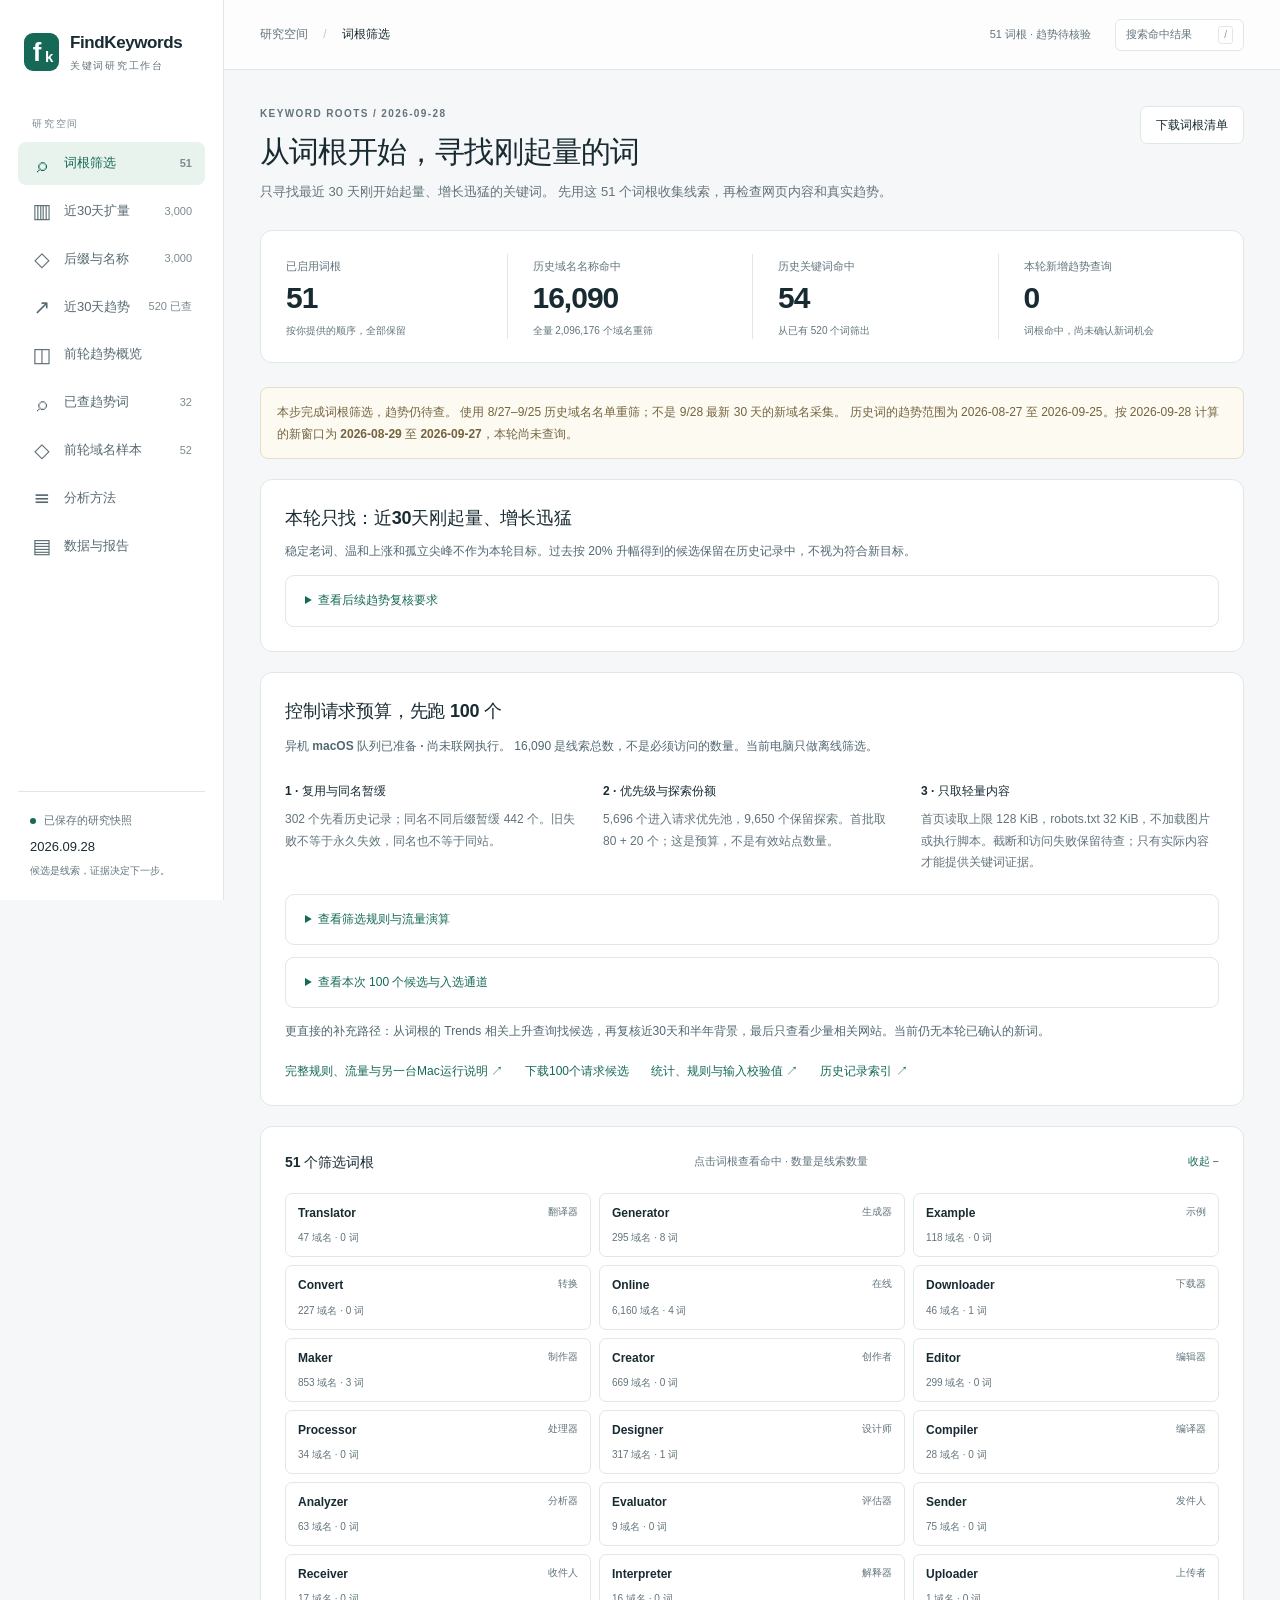
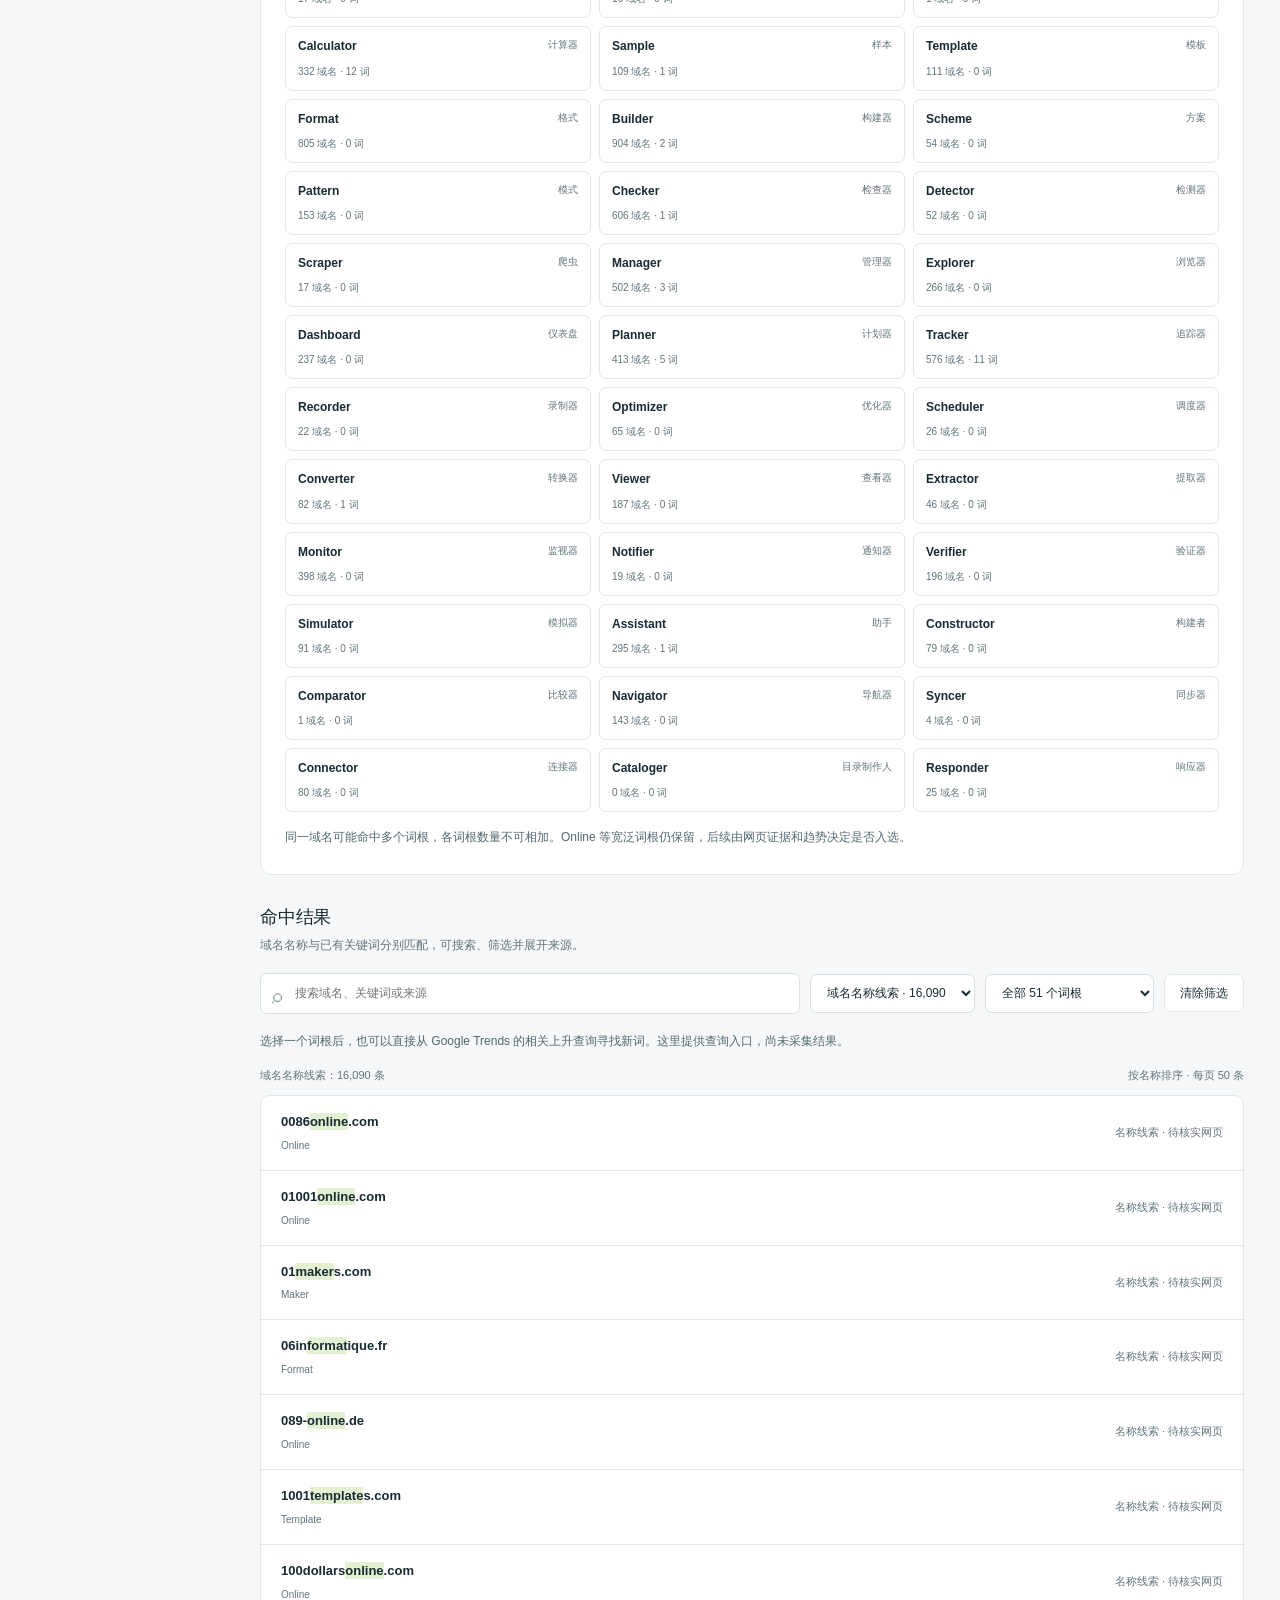
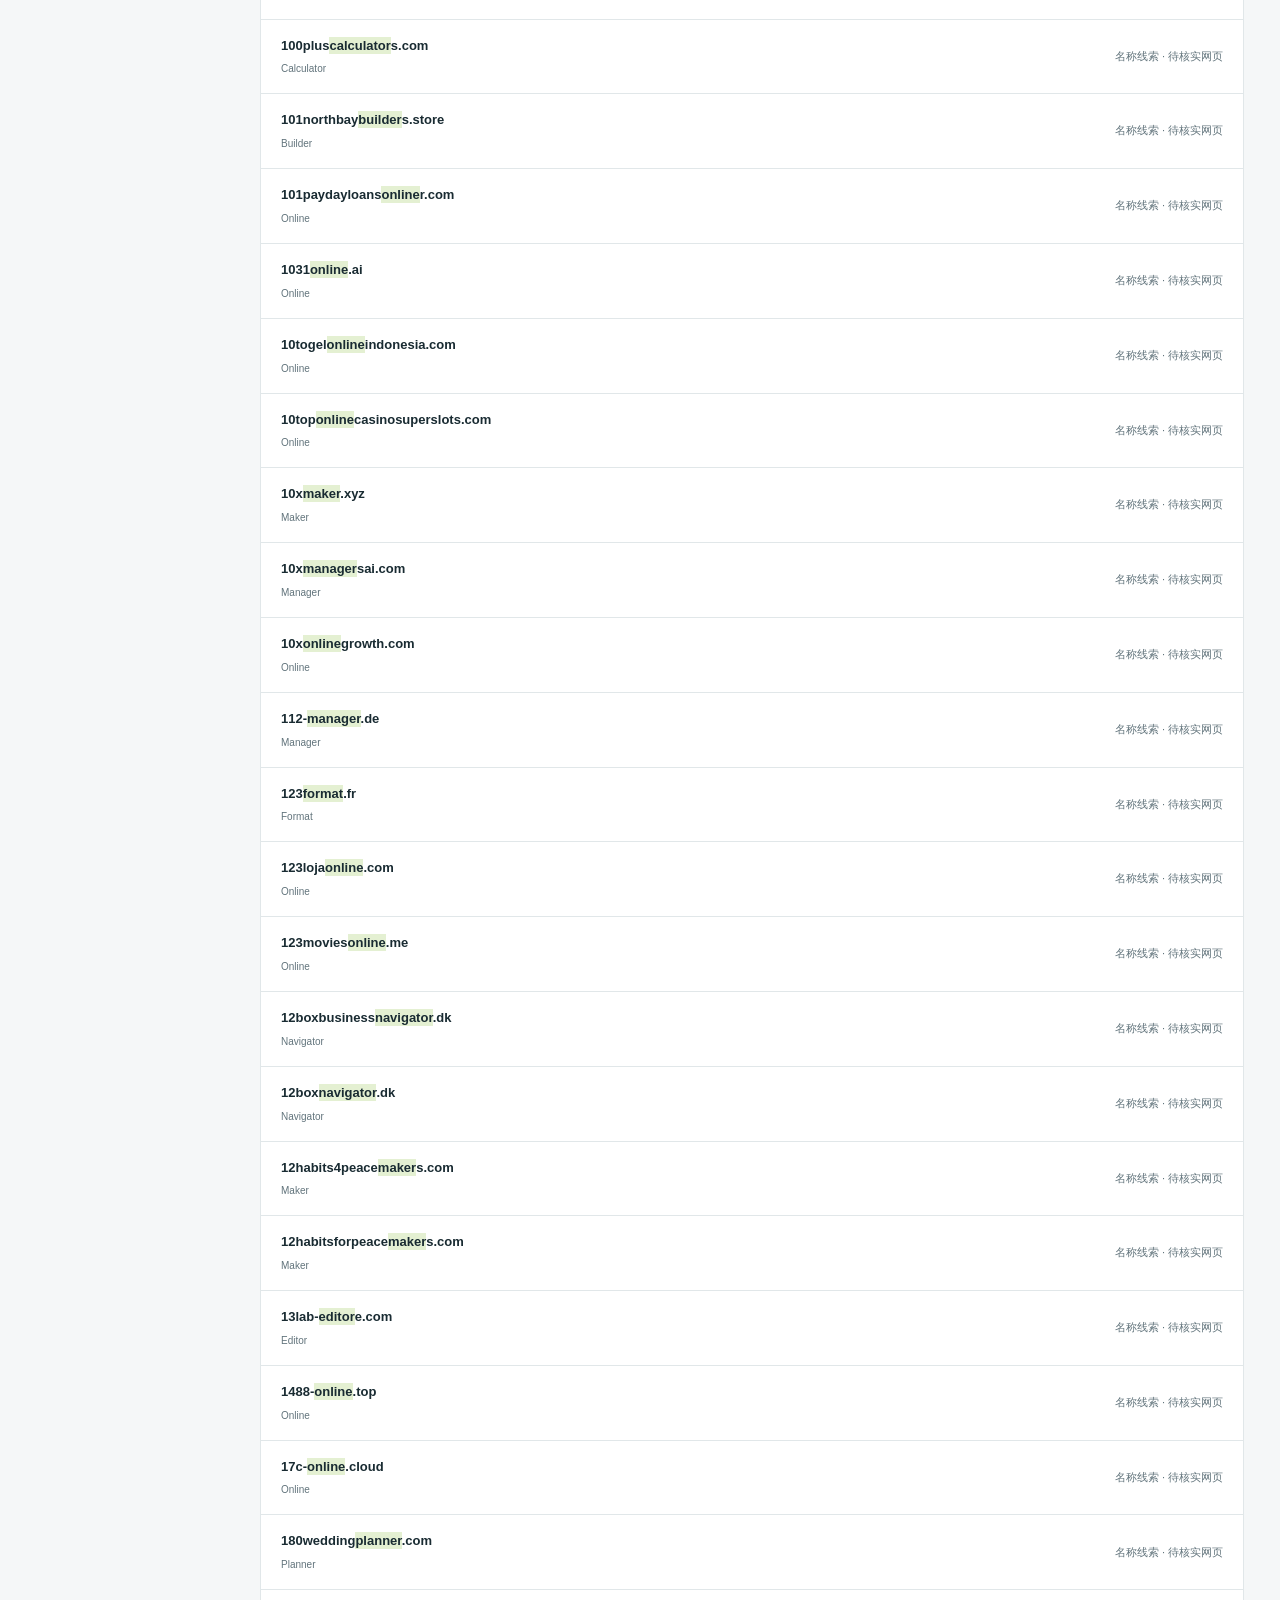
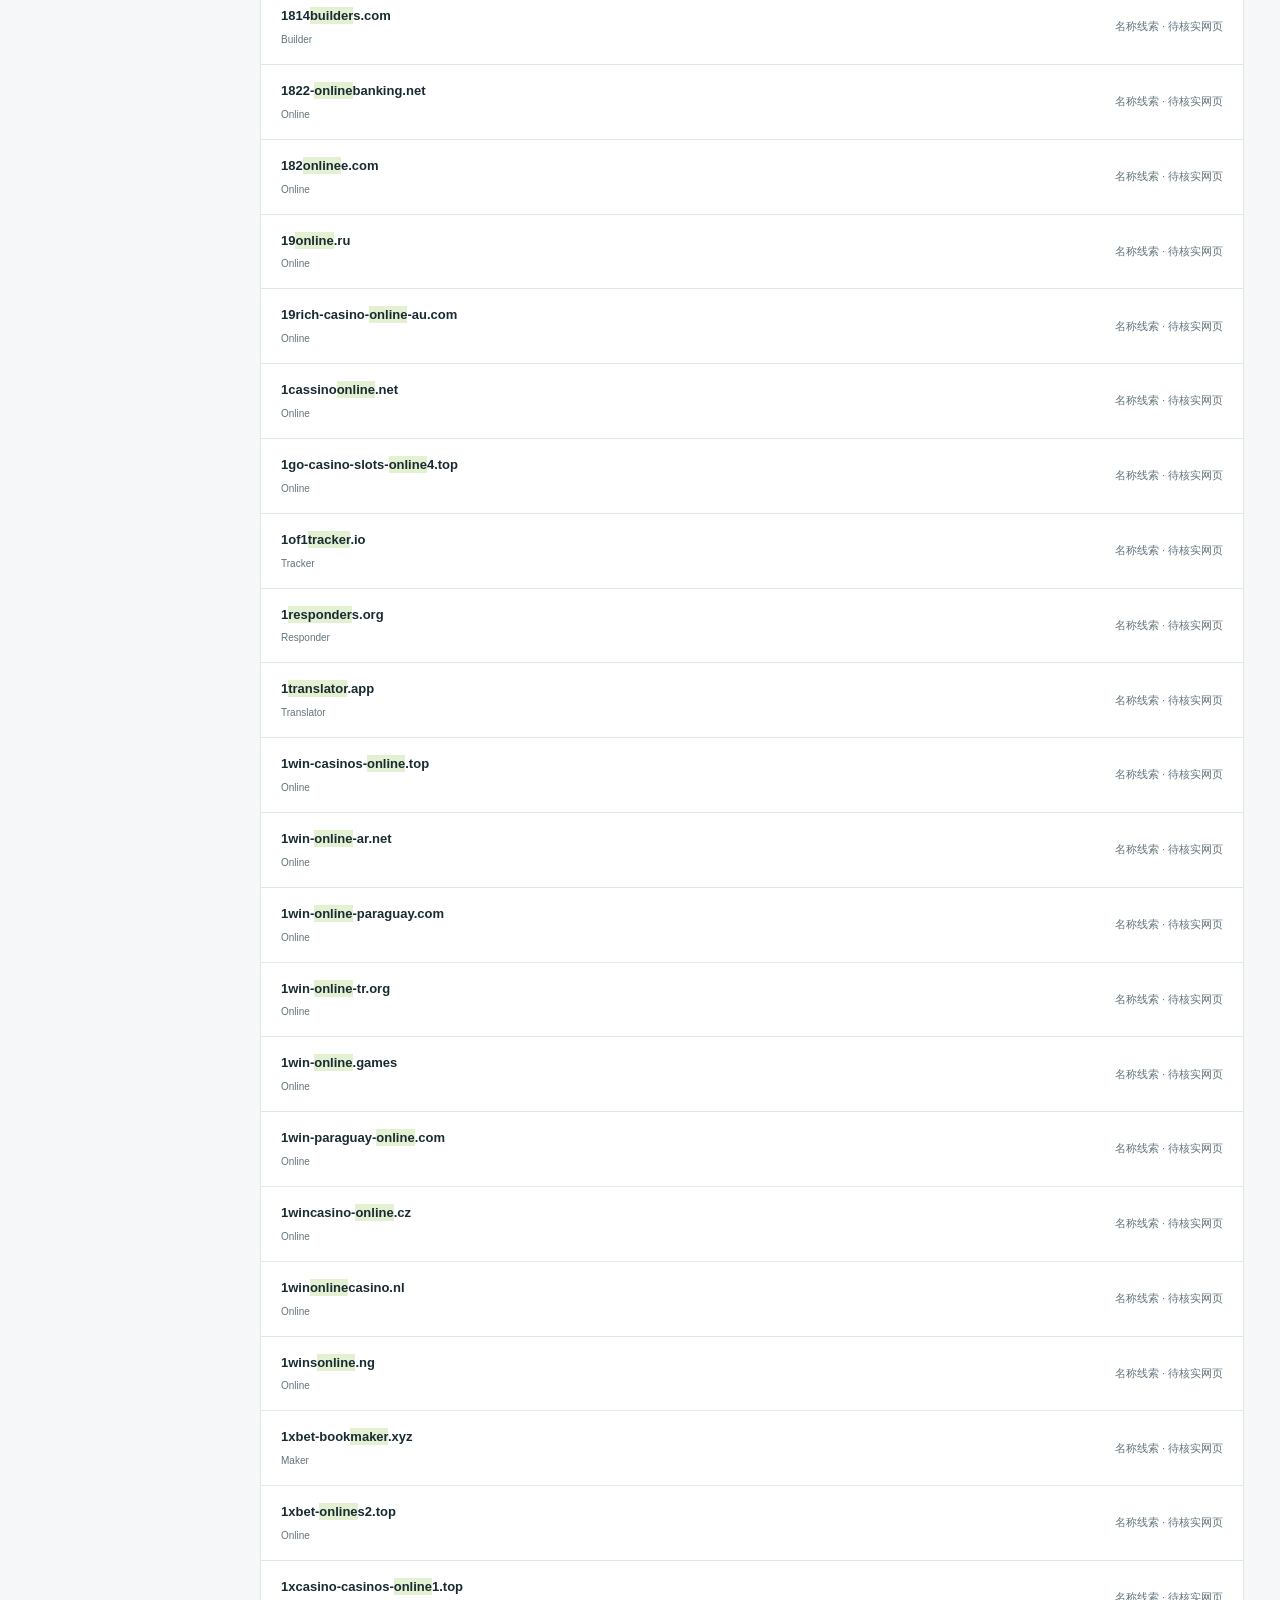
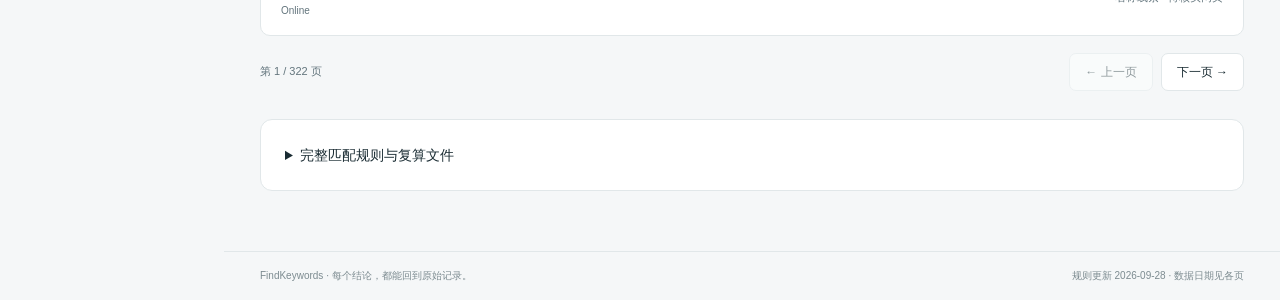
==== site/index.html @ e5acea33 "Initial keyword research workbench with budgeted domain screening" ====
<!doctype html>
<html lang="zh-CN">
<head>
<meta charset="utf-8">
<meta name="viewport" content="width=device-width,initial-scale=1">
<meta name="description" content="从域名线索到关键词验证。查看筛选方法、真实趋势、量级试算与原始证据。">
<meta http-equiv="Content-Security-Policy" content="default-src 'self'; script-src 'self'; style-src 'self'; img-src 'self' data:; connect-src 'none'; object-src 'none'; base-uri 'self'; form-action 'none'">
<title>FindKeywords · 关键词研究工作台</title>
<link rel="stylesheet" href="styles.css">
<link rel="stylesheet" href="month.css">
<link rel="stylesheet" href="trends30.css">
<link rel="stylesheet" href="roots.css">
<script src="data.js" defer></script>
<script src="month-data.js" defer></script>
<script src="tld-data.js" defer></script>
<script src="trends30-data.js" defer></script>
<script src="roots-data.js" defer></script>
<script src="cost-plan.js" defer></script>
<script src="tld.js" defer></script>
<script src="month.js" defer></script>
<script src="methods.js" defer></script>
<script src="trends30.js" defer></script>
<script src="roots.js" defer></script>
<script src="app.js" defer></script>
</head>
<body>
<a class="skip-link" href="#view">跳到主要内容</a>
<div class="app-shell">
<aside class="sidebar">
<a class="brand" href="#roots" aria-label="FindKeywords 首页"><span class="brand-mark">f<span>k</span></span><span>FindKeywords<small>关键词研究工作台</small></span></a>
<div class="nav-label">研究空间</div>
<nav aria-label="主导航">
<a href="#roots" data-nav="roots"><span class="nav-icon">⌕</span>词根筛选<span class="nav-count" id="nav-roots">51</span></a>
<a href="#month" data-nav="month"><span class="nav-icon">▥</span>近30天扩量<span class="nav-count" id="nav-month">3,000</span></a>
<a href="#tld" data-nav="tld"><span class="nav-icon">◇</span>后缀与名称<span class="nav-count" id="nav-tld">待核验</span></a>
<a href="#trends30" data-nav="trends30"><span class="nav-icon">↗</span>近30天趋势<span class="nav-count" id="nav-trends30">整理中</span></a>
<a href="#overview" data-nav="overview"><span class="nav-icon">◫</span>前轮趋势概览</a>
<a href="#keywords" data-nav="keywords"><span class="nav-icon">⌕</span>已查趋势词<span class="nav-count" id="nav-keywords">32</span></a>
<a href="#domains" data-nav="domains"><span class="nav-icon">◇</span>前轮域名样本<span class="nav-count" id="nav-domains">52</span></a>
<a href="#methods" data-nav="methods"><span class="nav-icon">≡</span>分析方法</a>
<a href="#sources" data-nav="sources"><span class="nav-icon">▤</span>数据与报告</a>
</nav>
<div class="sidebar-bottom"><span class="snapshot-dot"></span> 已保存的研究快照<p id="sidebar-date">2026.09.26</p><small>候选是线索，证据决定下一步。</small></div>
</aside>
<div class="workspace">
<header class="topbar"><div class="breadcrumb">研究空间 <span>/</span> <strong id="page-name">研究概览</strong></div><div class="top-actions"><span class="market">美国 · 网页搜索</span><button class="quick-search" id="quick-search">搜索关键词 <kbd>/</kbd></button></div></header>
<main id="view" tabindex="-1"><div class="loading-state">正在整理已保存的研究记录…</div></main>
<footer class="app-footer"><span>FindKeywords · 每个结论，都能回到原始记录。</span><span id="footer-date"></span></footer>
</div>
</div>
<div id="toast" class="toast" role="status" aria-live="polite"></div>
<noscript><p class="notice">请启用 JavaScript，或打开 <a href="../reports/round2-2026-09-26.html">第二轮静态报告</a> 查看全部结果。</p></noscript>
</body>
</html>
---- site/styles.css ----
:root{--bg:#f5f7f8;--paper:#fff;--ink:#192b32;--muted:#62747c;--line:#e1e7e9;--accent:#166957;--accent-soft:#e8f3ee;--amber:#865b19;--amber-bg:#fcf4e6;--blue:#365d84;--radius:12px;font-family:-apple-system,BlinkMacSystemFont,"Segoe UI","PingFang SC","Microsoft YaHei",sans-serif;color:var(--ink);background:var(--bg);font-synthesis:none}*{box-sizing:border-box}body{margin:0;font-size:14px;line-height:1.6}button,input,select{font:inherit}button,a,input,select{touch-action:manipulation}a{color:var(--accent);text-decoration:none}a:hover{text-decoration:underline}button{cursor:pointer}button:disabled{cursor:default;opacity:.55}button:focus-visible,a:focus-visible,input:focus-visible,select:focus-visible,summary:focus-visible,[tabindex]:focus-visible{outline:3px solid #84b9a7;outline-offset:3px}button,input,select{color:var(--ink)}h1,h2,h3,p{margin:0}h1{font-size:30px;line-height:1.4;font-weight:650;letter-spacing:-.8px}h2{font-size:18px;font-weight:650;letter-spacing:-.2px}h3{font-size:15px;font-weight:650}small,.subtle{color:var(--muted)}.subtle{font-size:13px}.mono,.numeric{font-variant-numeric:tabular-nums}.mono{font-family:ui-monospace,SFMono-Regular,Menlo,monospace}.skip-link{position:fixed;top:-60px;left:20px;background:var(--paper);padding:10px 16px;z-index:100}.skip-link:focus{top:10px}.app-shell{display:grid;grid-template-columns:224px minmax(0,1fr);min-height:100dvh}.sidebar{position:sticky;top:0;height:100dvh;background:var(--paper);border-right:1px solid var(--line);padding:29px 18px 20px;display:flex;flex-direction:column}.brand{display:flex;align-items:center;gap:11px;color:var(--ink);font-size:17px;font-weight:680;letter-spacing:-.4px;margin:0 6px 42px}.brand:hover{text-decoration:none}.brand small{display:block;font-size:10px;letter-spacing:1.7px;font-weight:400;margin-top:2px}.brand-mark{display:grid;place-items:center;background:var(--accent);border-radius:9px;color:#fff;min-width:35px;height:38px;font-size:26px;line-height:1;font-weight:700;position:relative;padding-right:9px}.brand-mark span{font-size:15px;position:absolute;right:6px;bottom:7px}.nav-label{font-size:10px;color:#7c8b90;letter-spacing:1.8px;margin:0 14px 10px}nav{display:grid;gap:5px}nav a{padding:11px 13px;border-radius:8px;display:flex;align-items:center;gap:11px;color:#576a72;font-size:13px;font-weight:520;transition:background .15s}nav a:hover{background:#f5f7f7;text-decoration:none}nav a.active{background:var(--accent-soft);color:var(--accent);font-weight:650}.nav-icon{font-size:20px;width:22px;text-align:center;line-height:20px;font-family:system-ui}.nav-count{margin-left:auto;font-size:11px;color:#7c8b90;font-variant-numeric:tabular-nums}.sidebar-bottom{margin-top:auto;border-top:1px solid var(--line);padding:20px 12px 0;font-size:11px;color:var(--muted)}.sidebar-bottom p{font-size:13px;font-variant-numeric:tabular-nums;color:var(--ink);margin:7px 0 5px}.sidebar-bottom small{font-size:10px}.snapshot-dot{display:inline-block;width:6px;height:6px;background:var(--accent);border-radius:50%;margin-right:5px}.workspace{min-width:0}.topbar{height:70px;border-bottom:1px solid var(--line);padding:0 36px;display:flex;align-items:center;justify-content:space-between;gap:15px;background:rgba(255,255,255,.8)}.breadcrumb{font-size:12px;color:var(--muted)}.breadcrumb span{padding:0 12px;color:#c0cbcf}.breadcrumb strong{font-weight:500;color:var(--ink)}.top-actions{display:flex;align-items:center;gap:24px}.market{font-size:11px;color:var(--muted)}.quick-search{border:1px solid var(--line);background:var(--paper);padding:6px 10px;border-radius:6px;font-size:11px;color:var(--muted)}kbd{display:inline-block;font-family:inherit;border:1px solid var(--line);border-radius:3px;font-size:10px;padding:0 5px;margin-left:23px;color:#8a999f}main{max-width:1530px;margin:auto;padding:36px 36px 60px;min-height:calc(100dvh - 122px)}.app-footer{padding:16px 36px;border-top:1px solid var(--line);display:flex;justify-content:space-between;font-size:10px;color:#7c8b90;gap:10px}.page-header{display:flex;justify-content:space-between;align-items:flex-start;gap:25px;margin-bottom:27px}.page-header p{color:var(--muted);font-size:13px;margin-top:7px;max-width:720px;line-height:1.8}.eyebrow{font-size:10px;letter-spacing:1.4px;color:var(--muted);font-weight:600;margin-bottom:9px}.btn{border:1px solid var(--accent);background:var(--accent);color:#fff;display:inline-flex;justify-content:center;align-items:center;gap:8px;white-space:nowrap;padding:9px 15px;border-radius:7px;font-size:12px;font-weight:550;line-height:1.5}.btn:hover{background:#115342;color:#fff;text-decoration:none}.btn-secondary{border-color:var(--line);background:var(--paper);color:var(--ink)}.btn-secondary:hover{background:#f1f5f3;color:var(--ink)}.btn-text{padding:0;border:0;background:none;color:var(--accent);font-size:12px}.btn-small{padding:6px 10px;font-size:11px}.section-heading{display:flex;justify-content:space-between;align-items:center;gap:18px;margin:28px 0 13px}.section-heading p{font-size:12px;color:var(--muted);margin-top:4px}.section-heading:first-child{margin-top:0}.panel{background:var(--paper);border:1px solid var(--line);border-radius:var(--radius);padding:24px;min-width:0}.panel h2+p,.panel h3+p{margin-top:7px}.panel+.panel{margin-top:20px}.metric-strip{display:grid;grid-template-columns:repeat(4,minmax(0,1fr));background:var(--paper);border:1px solid var(--line);border-radius:var(--radius);margin-bottom:24px;padding:23px 0}.metric-item{padding:0 25px;position:relative}.metric-item+.metric-item{border-left:1px solid var(--line)}.metric-item span{font-size:11px;color:var(--muted)}.metric-item strong{display:block;font-size:30px;line-height:1.4;letter-spacing:-1px;font-weight:600;font-variant-numeric:tabular-nums}.metric-item small{font-size:10px;display:block;margin-top:4px}.overview-grid{display:grid;grid-template-columns:1.2fr 1fr;gap:20px}.feature-panel{padding:23px 25px;display:flex;flex-direction:column}.feature-panel .feature-title{font-size:21px;line-height:1.4;margin:12px 0 5px;letter-spacing:-.5px}.feature-number{font-size:27px;line-height:1.4;margin-top:21px;font-weight:580;letter-spacing:-.8px;font-variant-numeric:tabular-nums}.feature-number small{font-size:11px;font-weight:400;letter-spacing:0}.feature-chart{margin:19px 0 5px;min-height:94px}.feature-chart svg{display:block;width:100%;height:95px}.feature-bottom{margin-top:auto;padding-top:15px;display:flex;align-items:center;justify-content:space-between;gap:12px;border-top:1px solid var(--line)}.tag{display:inline-flex;align-items:center;gap:5px;white-space:nowrap;border:1px solid var(--line);border-radius:5px;font-size:10px;padding:3px 7px;color:var(--muted);font-weight:500;line-height:1.5}.tag-review{color:var(--accent);background:var(--accent-soft);border-color:#d6e9df}.tag-cooling{color:var(--blue);background:#eef3f8;border-color:#dfe7f0}.tag-insufficient{color:var(--amber);background:var(--amber-bg);border-color:#efe3cc}.tag-pending{background:#f3f5f6;color:#66777f}.notice{border-radius:8px;border:1px solid #e6dfc9;background:#fcfaf1;color:#75633e;padding:13px 16px;font-size:12px;line-height:1.85}.notice a{color:inherit;text-decoration:underline}.notice strong{font-weight:650}.overview-note{margin-top:20px;display:flex;gap:14px;align-items:flex-start}.overview-note strong{white-space:nowrap}.cooling-item{display:flex;gap:12px;align-items:center;padding:16px 0;border-bottom:1px solid var(--line)}.cooling-item:last-child{border:0}.cooling-item>a{font-size:13px;color:var(--ink);font-weight:550}.cooling-item svg{width:110px;height:30px;margin-left:auto;flex-shrink:0}.cooling-item .decline{font-size:11px;color:var(--blue);font-variant-numeric:tabular-nums;min-width:40px;text-align:right}.flow{display:grid;grid-template-columns:repeat(4,minmax(0,1fr));border:1px solid var(--line);border-radius:10px;background:var(--paper);overflow:hidden}.flow-step{padding:22px 24px;position:relative}.flow-step+.flow-step{border-left:1px solid var(--line)}.flow-step small{font-size:10px}.flow-step b{display:block;font-size:23px;font-weight:550;font-variant-numeric:tabular-nums;margin:6px 0}.flow-step p{font-size:11px;color:var(--muted)}.toolbar{display:flex;gap:10px;align-items:center;flex-wrap:wrap;margin:18px 0 16px}.search-field{position:relative;flex:1;min-width:230px}.search-field input{padding-left:34px;width:100%}.search-symbol{position:absolute;left:12px;top:6px;font-size:20px;color:#849399}.field input,.field select,input.search-input,select.control{background:var(--paper);border:1px solid #d6dfe2;border-radius:7px;padding:10px 12px;font-size:12px;min-height:39px}.search-field .search-input{padding-left:34px}.field{display:flex;flex-direction:column;gap:7px;font-size:12px;color:var(--muted)}.field input,.field select{color:var(--ink);width:100%}select.control{min-width:145px;max-width:280px}.filter-tabs{display:flex;gap:7px;flex-wrap:wrap}.filter-tab{padding:6px 11px;background:transparent;border:1px solid transparent;border-radius:6px;font-size:11px;color:var(--muted)}.filter-tab span{font-size:10px;margin-left:7px;color:#83949b;font-variant-numeric:tabular-nums}.filter-tab.active{background:var(--paper);border-color:var(--line);color:var(--ink);box-shadow:0 1px 2px #243e4510}.filter-tab:hover{background:#edf2f2}.table-meta{display:flex;justify-content:space-between;gap:10px;margin:14px 0 10px;font-size:11px;color:var(--muted)}.table-wrap{overflow:auto;border:1px solid var(--line);border-radius:10px;background:var(--paper)}table{border-collapse:collapse;width:100%;text-align:left}th{font-size:10px;color:var(--muted);font-weight:550;letter-spacing:.3px;background:#fafcfc;padding:13px 16px;white-space:nowrap;border-bottom:1px solid var(--line)}td{padding:15px 16px;border-bottom:1px solid #edf0f1;vertical-align:middle;font-size:12px}tbody tr:last-child td{border-bottom:0}.keyword-table{min-width:860px}.keyword-table td:first-child{width:40px;padding-right:0}.keyword-table td:nth-child(2){min-width:210px}.keyword-link{font-weight:600;color:var(--ink);font-size:13px}.keyword-group{display:block;color:#7c8b92;font-size:10px;margin-top:4px}.row-spark{width:130px;height:32px;display:block}.row-estimate{font-variant-numeric:tabular-nums;white-space:nowrap;font-weight:550;font-size:12px}.domain-small{font-size:11px;color:var(--muted);overflow-wrap:anywhere;max-width:210px}.star-button{background:none;border:0;color:#a8b6bc;font-size:22px;line-height:1;padding:5px;border-radius:5px}.star-button.saved{color:var(--accent)}.star-button:hover{background:var(--accent-soft)}.row-hover:hover{background:#fafdfb}.empty-state{padding:55px 20px;text-align:center;color:var(--muted)}.empty-state h3{color:var(--ink);margin-bottom:8px}.empty-state .btn{margin-top:16px}.back-link{display:inline-flex;color:var(--muted);font-size:11px;gap:8px;align-items:center;margin-bottom:18px}.detail-title{display:flex;align-items:center;gap:12px;min-width:0}.detail-title h1{overflow-wrap:anywhere;font-size:29px}.detail-meta{display:flex;flex-wrap:wrap;align-items:center;gap:10px;margin-top:10px;font-size:11px;color:var(--muted)}.detail-grid{display:grid;grid-template-columns:minmax(0,1.65fr) minmax(260px,1fr);gap:20px;align-items:start}.chart-panel{padding:22px 22px 15px}.chart-heading{display:flex;justify-content:space-between;gap:12px;align-items:flex-start;margin-bottom:17px}.chart-tools{display:flex;align-items:center;gap:10px;flex-wrap:wrap}.chart-tools select{font-size:11px;max-width:100%;min-width:145px}.checkbox-label{display:flex;align-items:center;gap:6px;font-size:11px;color:var(--muted);white-space:nowrap}.checkbox-label input{accent-color:var(--accent)}.chart-canvas{width:100%;display:block;overflow:visible;touch-action:pan-y}.chart-svg text{font-family:inherit;font-size:10px;fill:#7d8d94}.chart-svg .gridline{stroke:#e9eef0;stroke-width:1}.chart-svg .crosshair{stroke:#879d94;stroke-dasharray:3 4}.chart-readout{display:flex;gap:12px;flex-wrap:wrap;align-items:center;min-height:40px;font-size:11px;margin-top:8px}.chart-readout strong{font-variant-numeric:tabular-nums}.legend-item{display:inline-flex;align-items:center;gap:5px;max-width:240px}.legend-line{display:inline-block;width:13px;height:3px;border-radius:2px;background:var(--accent)}input.date-slider{width:100%;accent-color:var(--accent);height:15px;margin:0 0 6px}.chart-context{font-size:10px;color:var(--muted);line-height:1.8;border-top:1px solid var(--line);padding-top:11px;margin-top:8px;overflow-wrap:anywhere}.chart-context a{font-size:11px}.chart-capture-meta{margin-top:7px}.small-metrics{display:grid;grid-template-columns:repeat(4,1fr);margin:20px 0 0;padding-top:17px;border-top:1px solid var(--line);gap:15px}.small-metrics span{font-size:10px;color:var(--muted);display:block}.small-metrics strong{font-size:18px;line-height:1.8;font-weight:550;font-variant-numeric:tabular-nums}.source-quote{border-left:3px solid #b8d6c6;background:#f5faf7;padding:13px 15px;margin:15px 0;font-size:13px;line-height:1.9;overflow-wrap:anywhere}.evidence-list{display:grid;grid-template-columns:78px minmax(0,1fr);gap:9px 12px;font-size:11px;margin:16px 0 0}.evidence-list dt{color:var(--muted)}.evidence-list dd{margin:0;overflow-wrap:anywhere}.detail-side{display:grid;gap:20px}.detail-side .panel+.panel{margin-top:0}.source-text{font-size:12px;line-height:1.95;color:#526870;margin-top:12px}.estimate-big{font-size:29px;letter-spacing:-.8px;font-weight:600;line-height:1.5;margin:14px 0 3px;font-variant-numeric:tabular-nums}.mini-table td,.mini-table th{font-size:11px;padding:11px 12px}.mini-table td{font-variant-numeric:tabular-nums}.detail-section{margin-top:22px}.data-disclosure{margin-top:20px;background:var(--paper);border:1px solid var(--line);border-radius:9px;padding:15px 19px}.data-disclosure summary{cursor:pointer;font-size:12px;color:var(--accent)}.raw-data{max-height:340px;overflow:auto;margin-top:14px}.raw-data table{font-size:11px}.raw-data th{position:sticky;top:0}.raw-data td{padding:7px 12px}.domain-table{min-width:850px}.domain-table td{vertical-align:top}.domain-name{font-weight:600;font-size:13px}.domain-info{font-size:11px;line-height:1.8;color:var(--muted);max-width:420px;margin-top:6px}.domain-table details{font-size:11px;margin-top:7px}.domain-table summary{cursor:pointer;color:var(--accent)}.domain-table .evidence-list{grid-template-columns:64px 1fr}.domain-keywords{display:flex;flex-wrap:wrap;gap:5px;margin-top:9px}.method-grid{display:grid;grid-template-columns:repeat(4,minmax(0,1fr));gap:12px;margin:15px 0 24px}.method-step{padding:18px;background:var(--paper);border:1px solid var(--line);border-radius:9px;min-width:0}.method-step p{font-size:12px;margin-top:9px;color:var(--muted);line-height:1.85}.method-step h3{font-size:14px}.method-step strong{font-variant-numeric:tabular-nums}.method-step .tag{margin-bottom:9px}.method-step ul{padding-left:16px;font-size:12px;color:var(--muted)}.method-grid .panel{padding:18px}.formula-box{background:#f2f7f5;border:1px solid #d8e8de;border-radius:9px;padding:18px;margin:15px 0;font-size:16px;font-variant-numeric:tabular-nums;line-height:1.8;overflow-wrap:anywhere}.word-list{display:flex;flex-wrap:wrap;gap:7px;margin-top:15px}.word-list code{background:#f1f5f3;border-radius:5px;padding:5px 8px;font-size:11px;color:#426254}.method-copy{line-height:1.95;font-size:13px}.method-copy p{margin:10px 0}.method-copy ol,.method-copy ul{padding-left:20px;color:#526870}.method-two-col{display:grid;grid-template-columns:1fr 1fr;gap:20px}.resource-grid{display:grid;grid-template-columns:1fr 1fr;gap:15px}.resource-card{border:1px solid var(--line);background:var(--paper);padding:23px;border-radius:10px;display:flex;align-items:flex-start;gap:15px}.resource-type{width:42px;min-width:42px;height:48px;border:1px solid #cfddd8;border-radius:6px;background:#f2f7f4;display:grid;place-items:center;color:var(--accent);font-size:10px;font-weight:600}.resource-card h3{font-size:14px}.resource-card p{font-size:12px;color:var(--muted);margin:7px 0 10px;line-height:1.85}.resource-card a{font-size:11px}.source-meta{display:grid;grid-template-columns:1fr 1fr;gap:15px;font-size:12px;margin-bottom:23px}.source-meta strong{display:block;margin-bottom:5px}.toast{position:fixed;bottom:26px;left:50%;transform:translate(-50%,20px);opacity:0;pointer-events:none;padding:10px 17px;background:#203e33;color:#fff;font-size:12px;border-radius:8px;box-shadow:0 4px 20px #18352b20;transition:.18s;z-index:100}.toast.visible{opacity:1;transform:translate(-50%,0)}.loading-state{padding:70px 20px;text-align:center;color:var(--muted)}.error-state{max-width:650px;margin:60px auto}.export-note{font-size:10px;color:var(--muted);margin:10px 0}.mobile-only{display:none}code{font-size:.93em;overflow-wrap:anywhere}blockquote{margin:0}hr{border:0;border-top:1px solid var(--line);margin:22px 0}input[type=number]{font-variant-numeric:tabular-nums}[hidden]{display:none!important}
@media(min-width:1500px){main{padding-top:44px}.overview-grid{grid-template-columns:1.22fr 1fr}.feature-chart svg{height:120px}}
@media(max-width:1120px){.app-shell{grid-template-columns:192px 1fr}.sidebar{padding:25px 11px}.brand{font-size:15px;gap:8px}.brand small{font-size:9px;letter-spacing:1px}main{padding:28px 24px 50px}.topbar{padding:0 24px}.detail-grid{grid-template-columns:1fr}.detail-side{grid-template-columns:1fr 1fr}.method-grid{grid-template-columns:repeat(2,1fr)}.metric-item{padding:0 18px}.metric-item strong{font-size:26px}.cooling-item svg{width:75px}.flow-step{padding:18px}.app-footer{padding:15px 24px}.overview-grid{gap:15px}.feature-panel{padding:20px}}
@media(max-width:800px){.app-shell{display:block}.sidebar{position:static;height:auto;padding:15px 20px 0;border-right:0;border-bottom:1px solid var(--line)}.brand{margin:0 0 16px;font-size:16px}.brand-mark{height:32px;min-width:30px;font-size:22px}.brand-mark span{bottom:5px;font-size:13px}.brand small{display:none}.nav-label,.sidebar-bottom{display:none}nav{display:flex;gap:1px;overflow:auto;margin:0 -6px;padding-bottom:10px}nav a{white-space:nowrap;padding:8px 10px;font-size:12px;gap:6px}.nav-icon{display:none}.nav-count{font-size:9px}.topbar{height:51px;padding:0 20px}.market{display:none}.quick-search{padding:4px 8px}main{padding:25px 20px 45px;min-height:calc(100dvh - 235px)}.page-header{margin-bottom:20px}h1{font-size:25px}.page-header p{font-size:12px}.page-header>.btn{padding:8px 11px;font-size:11px}.overview-grid{grid-template-columns:1fr}.feature-panel{padding:21px}.cooling-item svg{width:140px}.flow{grid-template-columns:repeat(2,1fr)}.flow-step:nth-child(3){border-left:0}.flow-step:nth-child(n+3){border-top:1px solid var(--line)}.detail-side{grid-template-columns:1fr}.resource-grid{grid-template-columns:1fr}.app-footer{padding:15px 20px;flex-direction:column;font-size:10px;gap:4px}.overview-note{display:block}.overview-note strong{display:block;margin-bottom:4px}.method-two-col{grid-template-columns:1fr}.toolbar{gap:8px}.search-field{flex-basis:100%}.toolbar select.control{flex:1;min-width:120px;max-width:none}.detail-title h1{font-size:25px}.metric-strip{padding:16px 0}.metric-item{padding:0 12px}.metric-item strong{font-size:23px}.metric-item span{font-size:10px}.metric-item small{font-size:9px}.panel{padding:19px}.chart-panel{padding:17px 13px}.chart-tools{gap:8px}.chart-heading{flex-direction:column}.small-metrics{gap:9px}.small-metrics strong{font-size:16px}.source-meta{grid-template-columns:1fr}.chart-readout{gap:8px;font-size:10px}.legend-item{max-width:200px}.method-grid{gap:10px}.method-step{padding:14px}}
@media(max-width:440px){.metric-strip{grid-template-columns:1fr 1fr;gap:14px 0}.metric-item:nth-child(3){border-left:0}.metric-item strong{font-size:26px}.page-header{flex-wrap:wrap;gap:13px}.page-header>.btn{font-size:11px}.detail-title{align-items:flex-start}.method-grid{grid-template-columns:1fr}.filter-tabs{gap:1px}.filter-tab{padding:6px 8px}.filter-tab span{margin-left:4px}.top-actions{gap:8px}.breadcrumb{font-size:10px}.quick-search kbd{margin-left:10px}.chart-tools select{max-width:100%;min-width:120px}.feature-number{font-size:25px}main{padding-left:16px;padding-right:16px}.sidebar{padding-left:16px;padding-right:16px}}
@media(prefers-reduced-motion:reduce){*,*::before,*::after{animation:none!important;transition:none!important;scroll-behavior:auto!important}}@media print{.sidebar,.topbar,.app-footer,.star-button,.toolbar,.filter-tabs,.btn,.quick-search{display:none!important}.app-shell{display:block}main{padding:0}body{background:#fff}.panel,.table-wrap{break-inside:avoid}.keyword-table{min-width:0}td,th{padding:6px}.data-disclosure{display:none}}

.sr-only{position:absolute;width:1px;height:1px;padding:0;margin:-1px;overflow:hidden;clip:rect(0,0,0,0);white-space:nowrap;border:0}.legend-item svg{flex:none}.feature-chart{width:100%}.resource-card:hover{border-color:#a8c5b9}.resource-card h2 span{float:right;color:var(--muted)}.domain-keywords{gap:7px}.evidence-list dd{overflow-wrap:anywhere}.chart-readout{min-height:32px}.data-disclosure summary{cursor:pointer}.filter-tab span{margin-left:5px;font-size:11px;opacity:.75}
.overview-grid>.panel+.panel,.resource-grid>.panel+.panel{margin-top:0}.feature-panel .feature-title{display:flex;justify-content:space-between;align-items:center;gap:12px;margin:0 0 12px;letter-spacing:normal}.feature-title .eyebrow{margin:0}.feature-number>span{display:block;font-size:11px;font-weight:400;color:var(--muted);letter-spacing:0;margin-top:5px}.feature-chart{display:block;width:100%;height:95px;min-height:95px}.feature-bottom{font-size:10px}.feature-bottom a{white-space:nowrap}.flow-step span{display:block;font-size:11px;color:var(--muted)}.flow-step strong{display:block;font-size:26px;font-weight:600}.flow-step p{font-size:11px;color:var(--muted);margin-top:5px}.resource-card{display:block}.resource-card h2{margin:10px 0 7px}.resource-card p{font-size:12px;color:var(--muted)}.resource-card .source-meta{display:block;overflow-wrap:anywhere;margin-top:18px;font-size:10px;color:var(--muted)}.method-grid .field{display:flex;flex-direction:column;gap:6px}.field>select:not(.control),.field>input{background:#fff;border:1px solid var(--line);border-radius:6px;padding:9px 10px;width:100%;min-width:0}.toast.visible{opacity:1;transform:translate(-50%,0);visibility:visible}
---- site/month.css ----
.month-page .month-lede{max-width:850px}.month-page .month-header-actions{display:flex;gap:8px;flex-wrap:wrap}.month-page .month-snapshot{display:flex;align-items:center;gap:8px;font-size:11px;color:var(--muted);margin:13px 0 0}.month-page .month-summary{display:grid;grid-template-columns:repeat(4,minmax(0,1fr));background:var(--paper);border:1px solid var(--line);border-radius:var(--radius);padding:22px 0;margin:22px 0}.month-summary>div{padding:0 23px}.month-summary>div+div{border-left:1px solid var(--line)}.month-summary span{display:block;font-size:11px;color:var(--muted)}.month-summary strong{display:block;font-size:29px;font-weight:600;line-height:1.5;font-variant-numeric:tabular-nums;letter-spacing:-.6px}.month-summary small{display:block;font-size:10px;color:var(--muted);line-height:1.7;margin-top:4px}.month-page .month-definition{margin:15px 0 24px}.month-page .month-methods{margin:24px 0}.month-page .month-methods>summary{font-size:13px;font-weight:600;line-height:1.8}.month-page .month-method-intro{margin:16px 0 18px;max-width:950px;font-size:12px;line-height:1.9;color:var(--muted)}.month-page .month-funnel{display:grid;grid-template-columns:repeat(4,minmax(0,1fr));gap:12px;margin:15px 0 22px}.month-funnel-step{border:1px solid var(--line);background:#f8faf9;border-radius:8px;padding:15px;min-width:0}.month-funnel-step>span{font-size:10px;color:var(--muted)}.month-funnel-step strong{display:block;font-size:22px;line-height:1.7;font-weight:600;font-variant-numeric:tabular-nums}.month-funnel-step p{font-size:11px;line-height:1.8;color:var(--muted);margin:5px 0 0}.month-page .month-subheading{font-size:13px;margin:22px 0 10px}.month-page .month-method-columns{display:grid;grid-template-columns:1fr 1fr;gap:25px}.month-page .month-method-columns p{font-size:12px;line-height:1.95;color:var(--muted)}.month-page .month-rule-list{padding-left:19px;font-size:12px;line-height:1.9;color:var(--muted)}.month-page .month-rule-list li+li{margin-top:7px}.month-page .month-quota-table{min-width:540px}.month-page .month-toolbar{margin-top:22px}.month-page .month-count{font-variant-numeric:tabular-nums}.month-page .month-table{min-width:960px;table-layout:fixed}.month-table th:nth-child(1){width:25%}.month-table th:nth-child(2){width:16%}.month-table th:nth-child(3){width:16%}.month-table th:nth-child(4){width:43%}.month-table td{vertical-align:top;overflow-wrap:anywhere}.month-table .month-domain{font-weight:600;font-size:13px;display:inline-block;overflow-wrap:anywhere}.month-table .month-domain-meta{font-size:10px;color:var(--muted);line-height:1.7;margin-top:6px}.month-table .month-state-reason{font-size:11px;color:var(--muted);line-height:1.8;margin-top:7px}.month-table .month-date{font-variant-numeric:tabular-nums;font-size:12px;white-space:nowrap}.month-table .month-date-note{font-size:10px;color:var(--muted);margin-top:5px;line-height:1.7}.month-table .month-title{font-size:12px;font-weight:550;line-height:1.8}.month-table .month-description{font-size:11px;color:var(--muted);line-height:1.75;margin-top:5px;display:-webkit-box;-webkit-box-orient:vertical;-webkit-line-clamp:2;overflow:hidden}.month-table .month-evidence{margin-top:10px;font-size:11px}.month-table .month-evidence summary{color:var(--accent);cursor:pointer;line-height:1.7;display:inline-block}.month-table .month-evidence[open] summary{margin-bottom:12px}.month-table .evidence-list{grid-template-columns:68px minmax(0,1fr);font-size:11px;margin-top:0;line-height:1.8;gap:8px 9px}.month-table .evidence-list dd p+p{margin-top:4px}.month-page .month-word-chips{display:flex;flex-wrap:wrap;gap:5px;margin-top:9px}.month-page .month-word-chips .tag{white-space:normal;max-width:100%;font-weight:400;font-size:10px;background:#f6f9f7;color:#426254;border-color:#e2ebe5}.month-page .month-word-note{font-size:10px;color:var(--muted);line-height:1.7;margin-top:6px}.month-page .month-pagination{display:flex;justify-content:space-between;align-items:center;gap:15px;margin:17px 0 9px;font-size:11px;color:var(--muted)}.month-page .month-page-buttons{display:flex;align-items:center;gap:9px}.month-page .month-page-position{min-width:74px;text-align:center;font-variant-numeric:tabular-nums}.month-page button:disabled{cursor:default;opacity:.42}.month-page button:disabled:hover{background:var(--paper);color:var(--ink)}.month-page .month-source-links{display:flex;flex-wrap:wrap;gap:8px 20px;margin-top:14px}.month-page .month-source-links a{font-size:12px}.month-page .month-data-note{border-top:1px solid var(--line);margin-top:22px;padding-top:16px;font-size:11px;line-height:1.9;color:var(--muted)}.month-page .month-status-candidate{color:var(--accent);background:var(--accent-soft);border-color:#d6e9df}.month-page .month-status-reject{color:#7a6561;background:#f7f1ef;border-color:#eaded9}.month-page .month-status-review{color:var(--amber);background:var(--amber-bg);border-color:#efe3cc}.month-page .month-status-unknown{color:var(--muted);background:#f3f5f6}.month-page .month-row-note{margin-top:12px;padding-top:10px;border-top:1px solid var(--line);font-size:10px;color:var(--muted);line-height:1.8}.month-page .month-rules-code{background:#f2f6f4;padding:2px 5px;border-radius:3px;font-size:11px}.month-page .month-status-tabs{margin-top:16px}.month-page .month-empty p{margin:8px 0 16px}.month-page .month-updated{font-size:10px;color:var(--muted);margin-top:4px;line-height:1.6}
@media(max-width:1120px){.month-summary>div{padding:0 17px}.month-summary strong{font-size:25px}.month-page .month-funnel{grid-template-columns:repeat(2,minmax(0,1fr))}.month-page .month-method-columns{grid-template-columns:1fr;gap:0}}
@media(max-width:800px){.month-page .month-summary{padding:17px 0}.month-summary>div{padding:0 13px}.month-summary strong{font-size:24px}.month-page .month-pagination{align-items:flex-start;flex-direction:column;gap:10px}.month-page .month-page-buttons{width:100%;justify-content:space-between}.month-page .month-header-actions{width:100%}.month-page .month-header-actions .btn{font-size:11px}.month-page .table-meta{flex-direction:column;gap:5px}.month-page .month-toolbar select.control{max-width:none}.month-page .month-source-links{gap:12px 20px}}
@media(max-width:530px){.month-page .month-summary{grid-template-columns:1fr 1fr;gap:16px 0}.month-summary>div:nth-child(3){border-left:0}.month-summary strong{font-size:26px}.month-page .month-funnel{grid-template-columns:1fr}.month-page .month-status-tabs{gap:4px}.month-page .month-status-tabs .filter-tab{padding:7px 8px}}
@media print{.month-page .month-methods{display:block}.month-page .month-pagination,.month-page .month-toolbar,.month-page .month-status-tabs{display:none}.month-page .month-table{min-width:0;font-size:10px}.month-page .month-table td{padding:8px}.month-page .month-description{display:block}}
.tld-comparison,.tld-trends{margin-top:22px}.tld-comparison .section-heading,.tld-trends .section-heading{margin-top:0}.tld-comparison-table{min-width:620px}.tld-comparison-table td:nth-child(2){max-width:370px}.tld-stat-line{display:flex;flex-wrap:wrap;gap:10px 22px;margin-top:18px;font-size:11px;color:var(--muted)}.tld-stat-line strong{font-size:13px;color:var(--ink);font-variant-numeric:tabular-nums}.month-page .tld-boundary{font-size:11px;line-height:1.9;color:var(--muted);margin-top:14px}.tld-priorities{border-top:1px solid var(--line);margin-top:18px;padding-top:15px}.tld-priorities>summary{font-size:12px;font-weight:600;cursor:pointer}.tld-priorities .source-text{margin-top:12px}.tld-priorities .table-wrap{margin-top:14px}.tld-window-grid{display:grid;grid-template-columns:1fr 1fr;gap:12px}.tld-window-grid>div{border:1px solid var(--line);border-radius:8px;padding:16px;background:#f8faf9}.tld-window-grid span{font-size:11px;color:var(--muted);display:block}.tld-window-grid strong{font-size:13px;display:block;margin:5px 0;font-variant-numeric:tabular-nums}.tld-window-grid p{font-size:11px;color:var(--muted);line-height:1.8}.tld-phrase-queries{margin-top:14px;border-top:1px solid var(--line);padding-top:12px}.tld-phrase-queries>p{color:var(--muted);font-size:10px;margin-top:4px}.tld-phrase-queries>div{margin-top:12px}.tld-phrase-queries>div>span{display:block}.tld-phrase-queries nav{display:flex;gap:12px;flex-wrap:wrap}.tld-phrase-queries nav a{font-size:10px;padding:3px 0;color:var(--accent)}
.tld-research-scope{margin-top:18px}.tld-research-scope p{margin-top:6px}.month-isolated{background:#f8fafb}.month-isolated .month-domain{color:var(--muted)}
@media(max-width:680px){.tld-window-grid{grid-template-columns:1fr}.tld-trends .section-heading{align-items:flex-start;flex-direction:column}.tld-stat-line{flex-direction:column;gap:7px}.tld-comparison,.tld-trends{padding:18px}}
@media(max-width:800px){.month-table{min-width:0;width:100%;border-collapse:separate;border-spacing:0}.month-table thead{position:absolute;width:1px;height:1px;overflow:hidden;clip:rect(0,0,0,0)}.month-table tbody{display:block}.month-table tr{display:block;border-bottom:7px solid var(--bg)}.month-table td{display:block;width:auto!important;max-width:none;border:0;padding:10px 15px;overflow-wrap:anywhere}.month-table td+td{padding-top:0}.month-table td:nth-child(2) .month-reason{margin-top:5px}.month-table td:nth-child(3){border-top:1px solid var(--line);padding-top:10px;font-size:11px}.month-table td:last-child{padding-bottom:17px}.month-table .month-domain-title{font-size:14px}.month-table details{margin-top:12px}.month-page .table-wrap{overflow-x:auto}.month-table .evidence-list{grid-template-columns:65px minmax(0,1fr)}}
---- site/trends30.css ----
.trends30-page .t30-query-scope{margin-top:11px;font-size:11px;color:var(--muted);font-variant-numeric:tabular-nums}.trends30-page .t30-rules{margin:18px 0 24px}.t30-rules ol{padding-left:20px;font-size:12px;color:var(--muted);line-height:1.9}.t30-rules li+li{margin-top:7px}.t30-toolbar{margin:26px 0 14px}.t30-rows{border:1px solid var(--line);border-radius:10px;overflow:hidden;background:var(--paper)}.t30-term+.t30-term{border-top:1px solid var(--line)}.t30-term>summary{list-style:none;cursor:pointer;display:grid;grid-template-columns:minmax(180px,1.4fr) minmax(170px,1fr) 196px 54px;gap:18px;align-items:center;padding:18px 22px}.t30-term>summary::-webkit-details-marker{display:none}.t30-term>summary:hover{background:#f8fbf9}.t30-term[open]>summary{background:#f2f8f5;border-bottom:1px solid var(--line)}.t30-word{min-width:0}.t30-word strong{display:block;font-weight:600;font-size:14px;overflow-wrap:anywhere}.t30-word small,.t30-row-status small{display:block;color:var(--muted);font-size:10px;line-height:1.8;margin-top:5px}.t30-row-status{min-width:0}.t30-row-status .tag{white-space:normal}.t30-tag-queried{color:var(--accent);background:var(--accent-soft);border-color:#d6e9df}.t30-expand{font-size:10px;white-space:nowrap;color:var(--muted)}.t30-term[open] .t30-expand{font-size:0}.t30-term[open] .t30-expand:after{content:'收起 ↑';font-size:10px}.t30-spark{display:block;width:196px;height:46px;max-width:100%}.t30-no-spark{font-size:10px;color:var(--muted)}.t30-term-body{padding:24px 26px 27px}.t30-reason{font-size:12px;color:var(--muted);line-height:1.9;margin-top:8px}.t30-period-metrics{display:grid;grid-template-columns:repeat(4,minmax(0,1fr));gap:15px;border:1px solid var(--line);border-radius:8px;padding:17px 18px;margin-top:18px;background:#fafcfb}.t30-period-metrics span{display:block;color:var(--muted);font-size:10px}.t30-period-metrics strong{display:block;font-size:22px;font-variant-numeric:tabular-nums;font-weight:550;line-height:1.7}.t30-metric-footnote{font-size:10px;color:var(--muted);line-height:1.9;margin:9px 0 20px}.t30-capture-selector{display:flex;align-items:center;gap:12px;margin-top:18px;font-size:11px;color:var(--muted)}.t30-capture-selector select{min-width:180px;max-width:100%}.t30-chart-heading{display:flex;justify-content:space-between;gap:12px;margin:22px 0 10px;font-size:11px}.t30-chart-heading strong{font-weight:500}.t30-chart-heading span{color:var(--muted);font-size:10px}.t30-chart-svg{display:block;width:100%;max-height:280px;touch-action:pan-y}.t30-chart-svg text{font-size:10px;fill:var(--muted);font-variant-numeric:tabular-nums}.t30-chart-readout{display:flex;flex-wrap:wrap;gap:5px 12px;min-height:45px;margin:12px 0 6px;font-size:10px;color:var(--muted)}.t30-chart-readout>strong{font-variant-numeric:tabular-nums;color:var(--ink)}.t30-selected-series{font-weight:650;color:var(--ink)}.t30-chart-legend{display:flex;flex-wrap:wrap;gap:9px 18px;font-size:10px;color:var(--muted);margin:10px 0 18px}.t30-chart-legend>span{display:inline-flex;gap:6px;align-items:center}.t30-chart-legend svg{flex:none}.t30-capture-meta{margin-top:17px}.t30-capture-meta dd{word-break:break-word}.t30-no-data{padding:23px 18px;background:#f7f9fa;border:1px dashed var(--line);border-radius:8px;margin-top:16px;font-size:12px}.t30-no-data p{margin-top:7px;color:var(--muted)}.t30-sources{border-top:1px solid var(--line);margin-top:24px;padding-top:20px}.t30-source{margin-top:16px}.t30-source+.t30-source{border-top:1px solid var(--line);padding-top:16px}.t30-source-heading{display:flex;align-items:center;gap:12px;flex-wrap:wrap;font-size:11px}.t30-source-heading>span{font-size:10px;color:var(--muted)}.t30-source p{font-size:11px;color:var(--muted);line-height:1.8}.t30-source .source-quote{margin:10px 0;font-size:12px}.t30-pagination{display:flex;justify-content:space-between;align-items:center;margin:17px 0 28px;font-size:11px;color:var(--muted)}.t30-pagination>div{display:flex;gap:8px}.t30-resources{margin-top:20px}.t30-resource-links{display:grid;grid-template-columns:1fr 1fr;gap:16px 25px;margin-top:18px}.t30-resource-links a{font-size:12px}.t30-resource-links p{font-size:10px;color:var(--muted);margin-top:5px;line-height:1.8}.t30-capture-body .raw-data table{min-width:620px}.t30-capture-body .raw-data th[scope=row]{font-size:11px;font-weight:400;text-align:left;background:#fff;white-space:nowrap}
@media(max-width:1200px){.t30-term>summary{grid-template-columns:minmax(170px,1.3fr) minmax(130px,1fr) 135px 45px;gap:13px}.t30-spark{width:135px}}
@media(max-width:800px){.t30-term>summary{grid-template-columns:minmax(0,1fr) 160px;gap:12px;padding:17px 18px}.t30-row-status{grid-column:1;grid-row:2}.t30-spark,.t30-no-spark{grid-column:2;grid-row:1/3;justify-self:end}.t30-expand{grid-column:1/-1}.t30-spark{width:160px}.t30-term-body{padding:20px 18px}.t30-chart-heading{flex-direction:column;gap:4px}.t30-resource-links{grid-template-columns:1fr}.t30-table-meta{flex-direction:column;align-items:flex-start;gap:4px}.t30-capture-selector{flex-wrap:wrap}.t30-period-metrics{gap:12px;padding:14px}.t30-period-metrics strong{font-size:19px}}
@media(max-width:520px){.t30-term>summary{grid-template-columns:minmax(0,1fr);gap:11px;padding:17px 16px}.t30-row-status{grid-row:auto}.t30-spark,.t30-no-spark{grid-column:1;grid-row:auto;justify-self:start}.t30-spark{width:100%;height:46px;max-width:270px}.t30-expand{grid-column:1}.t30-word strong{font-size:15px}.t30-term-body{padding:19px 15px}.t30-period-metrics{grid-template-columns:1fr 1fr}.t30-chart{overflow-x:auto}.t30-chart-svg{min-width:520px}.t30-chart-readout{gap:7px 12px}.t30-chart-readout>strong{flex-basis:100%}.t30-pagination{flex-direction:column;gap:12px;align-items:flex-start}.t30-pagination>div{width:100%;justify-content:space-between}.t30-capture-selector select{width:100%;min-width:0}.t30-capture-meta{grid-template-columns:66px minmax(0,1fr)}.trends30-page .toolbar select.control{width:100%;max-width:none}.t30-toolbar>.field{flex:1;min-width:180px}}
@media print{.t30-pagination,.t30-toolbar{display:none}.t30-term>summary{break-inside:avoid}.t30-term-body{padding:18px 0}.t30-spark{height:40px}}

.t30-background{border-top:1px solid var(--line);margin-top:24px;padding-top:20px}.t30-background .evidence-list dd{overflow-wrap:anywhere}.t30-background .raw-data table{min-width:300px}
---- site/roots.css ----
.roots-page .roots-goal{margin-top:20px;margin-bottom:20px}.roots-page details>summary{cursor:pointer}.roots-page .roots-goal ul,.roots-rules ol{padding-left:22px;margin:14px 0;font-size:12px;line-height:1.9;color:var(--muted)}.roots-page .roots-goal details{margin-top:12px}.roots-catalog>summary{display:flex;justify-content:space-between;align-items:center;gap:14px;list-style:none}.roots-catalog>summary::-webkit-details-marker{display:none}.roots-catalog>summary span{font-size:11px;color:var(--muted)}.roots-catalog>summary:after{content:'展开 +';font-size:11px;color:var(--accent)}.roots-catalog[open]>summary:after{content:'收起 −'}.roots-grid{display:grid;grid-template-columns:repeat(3,minmax(0,1fr));gap:8px;margin:20px 0 14px}.root-choice{display:flex;flex-direction:column;align-items:stretch;text-align:left;gap:7px;border:1px solid var(--line);background:#fff;border-radius:7px;padding:10px 12px;color:var(--ink);min-width:0}.root-choice:hover,.root-choice[aria-pressed=true]{border-color:var(--accent);background:var(--accent-soft)}.root-choice>span:first-child{display:flex;justify-content:space-between;gap:8px}.root-choice strong{font-size:12px;font-weight:600;overflow-wrap:anywhere}.root-choice small{font-size:10px;color:var(--muted);white-space:nowrap}.root-counts{font-size:10px;color:var(--muted);font-variant-numeric:tabular-nums}.roots-results{border:1px solid var(--line);border-radius:10px;background:#fff;overflow:hidden}.root-result+.root-result{border-top:1px solid var(--line)}.root-result>summary{display:flex;justify-content:space-between;align-items:center;gap:18px;padding:16px 20px;list-style:none}.root-result>summary::-webkit-details-marker{display:none}.root-result>summary:hover{background:#f8fbf9}.root-result>summary strong{display:block;font-size:13px;font-weight:600;overflow-wrap:anywhere}.root-result>summary small{display:block;color:var(--muted);font-size:10px;margin-top:5px}.root-result>summary>span:last-child{font-size:11px;color:var(--muted);white-space:nowrap}.root-result[open]>summary{background:#f2f8f5}.roots-page mark{background:#e4f0d2;color:inherit;padding:1px 0}.root-evidence{padding:18px 20px;font-size:12px;line-height:1.9;overflow-wrap:anywhere}.root-evidence p+p{margin-top:7px}.root-source{border-top:1px solid var(--line);padding-top:12px;margin-top:12px}.root-source blockquote{margin:8px 0;border-left:3px solid #d6e9df;padding:6px 12px;background:#fafcfb}.roots-rules p{font-size:12px;line-height:1.9}.roots-files{display:flex;flex-wrap:wrap;gap:12px 22px;margin-top:18px;font-size:12px}.roots-page button:disabled{opacity:.45;cursor:default}.roots-page button:focus-visible{outline:2px solid var(--accent);outline-offset:3px}
@media(max-width:1150px){.roots-grid{grid-template-columns:repeat(2,minmax(0,1fr))}}@media(max-width:550px){.roots-grid{grid-template-columns:1fr 1fr;gap:6px}.root-choice{padding:9px}.root-choice>span:first-child{display:block}.root-choice small{display:block;margin-top:3px}.root-choice strong{font-size:11px}.roots-catalog>summary{flex-wrap:wrap}.roots-catalog>summary span{display:none}.root-result>summary{flex-direction:column;align-items:flex-start;gap:8px;padding:14px}.root-evidence{padding:14px}.roots-page .table-meta{flex-direction:column}.roots-page .toolbar select{max-width:100%;width:100%;flex-basis:100%}}
.roots-prescreen{margin:20px 0}.roots-prescreen>.source-text{margin-top:10px}.prescreen-steps{display:grid;grid-template-columns:repeat(3,minmax(0,1fr));gap:20px;margin:20px 0}.prescreen-steps strong{font-size:12px}.prescreen-steps p{font-size:12px;line-height:1.8;color:var(--muted);margin-top:8px}.roots-prescreen details .source-text{margin-top:12px}@media(max-width:700px){.prescreen-steps{grid-template-columns:1fr;gap:12px}}
.budget-candidate{display:flex;justify-content:space-between;gap:12px;padding:10px 14px;font-size:12px;overflow-wrap:anywhere}.budget-candidate span{color:var(--muted);white-space:nowrap}.roots-prescreen>.data-disclosure{margin:12px 0}.roots-prescreen .roots-results{margin-top:12px;max-height:360px;overflow:auto}@media(max-width:550px){.budget-candidate{flex-direction:column;gap:5px}}
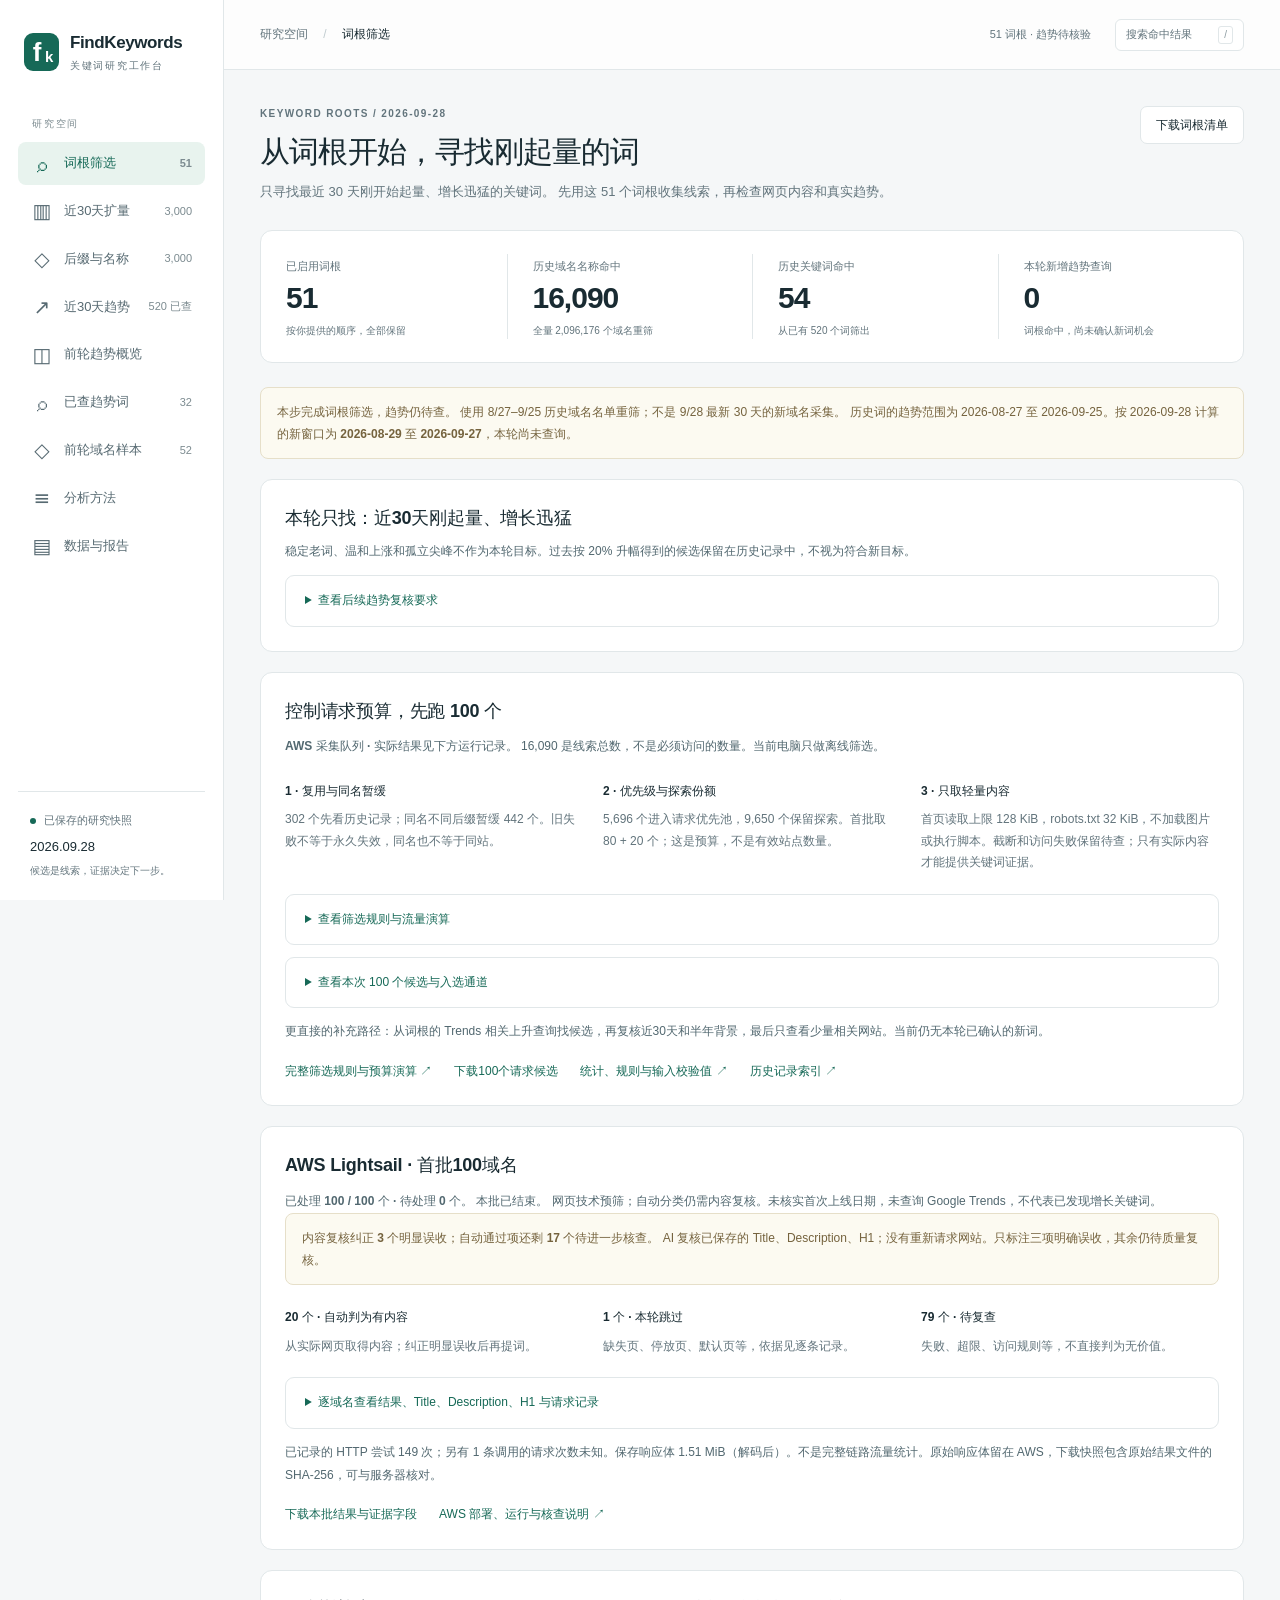
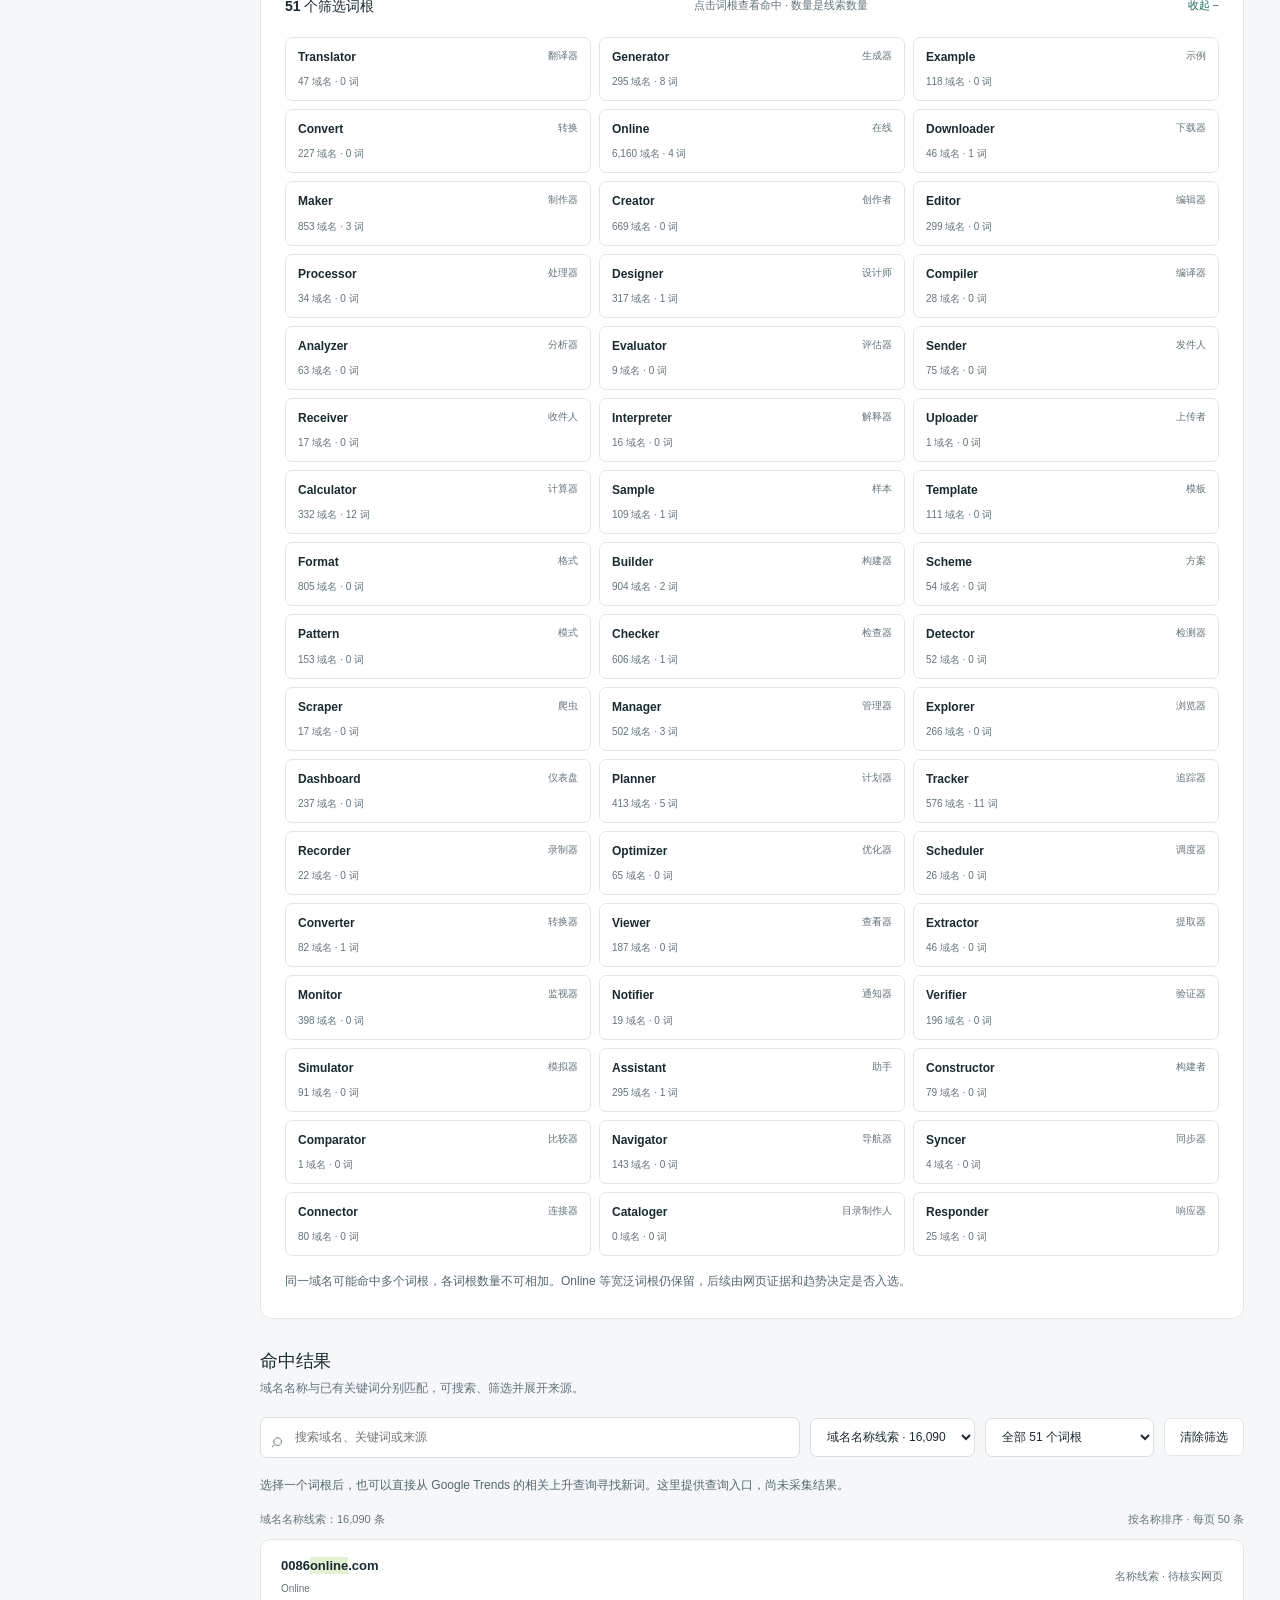
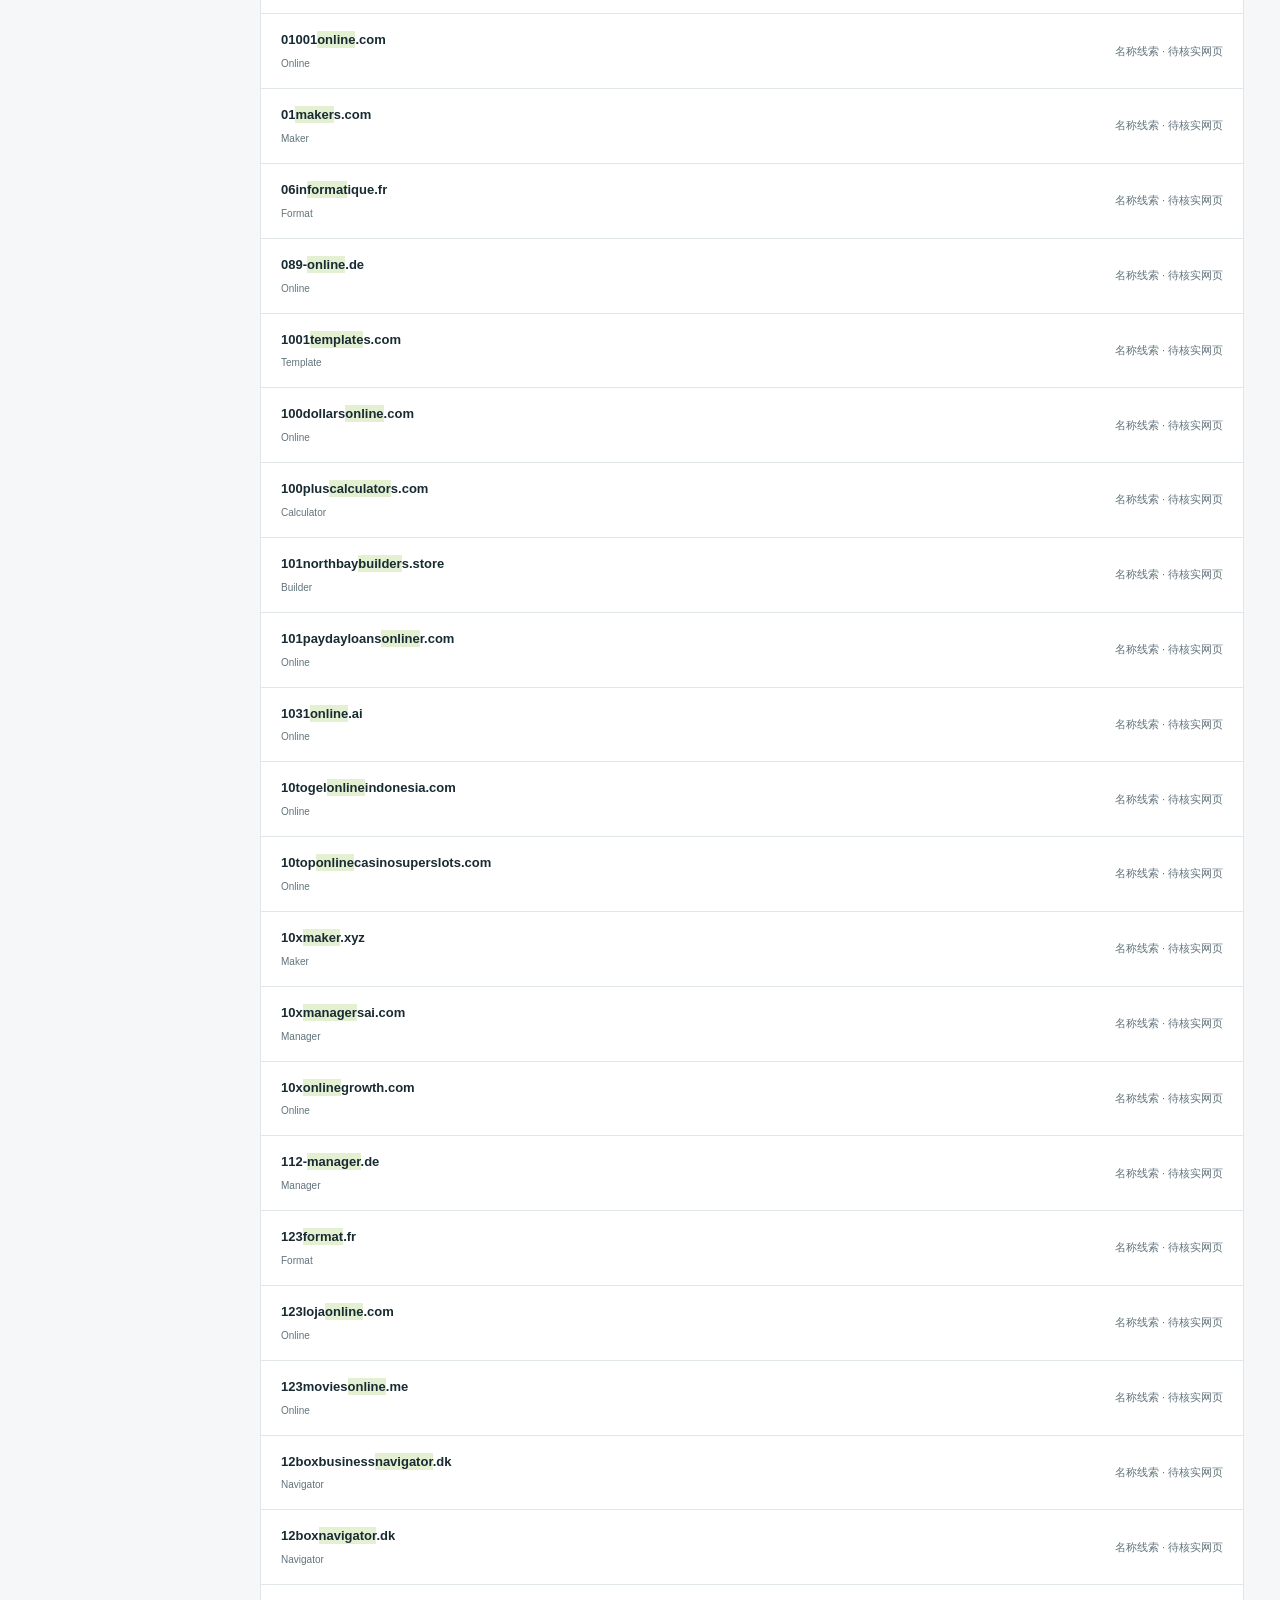
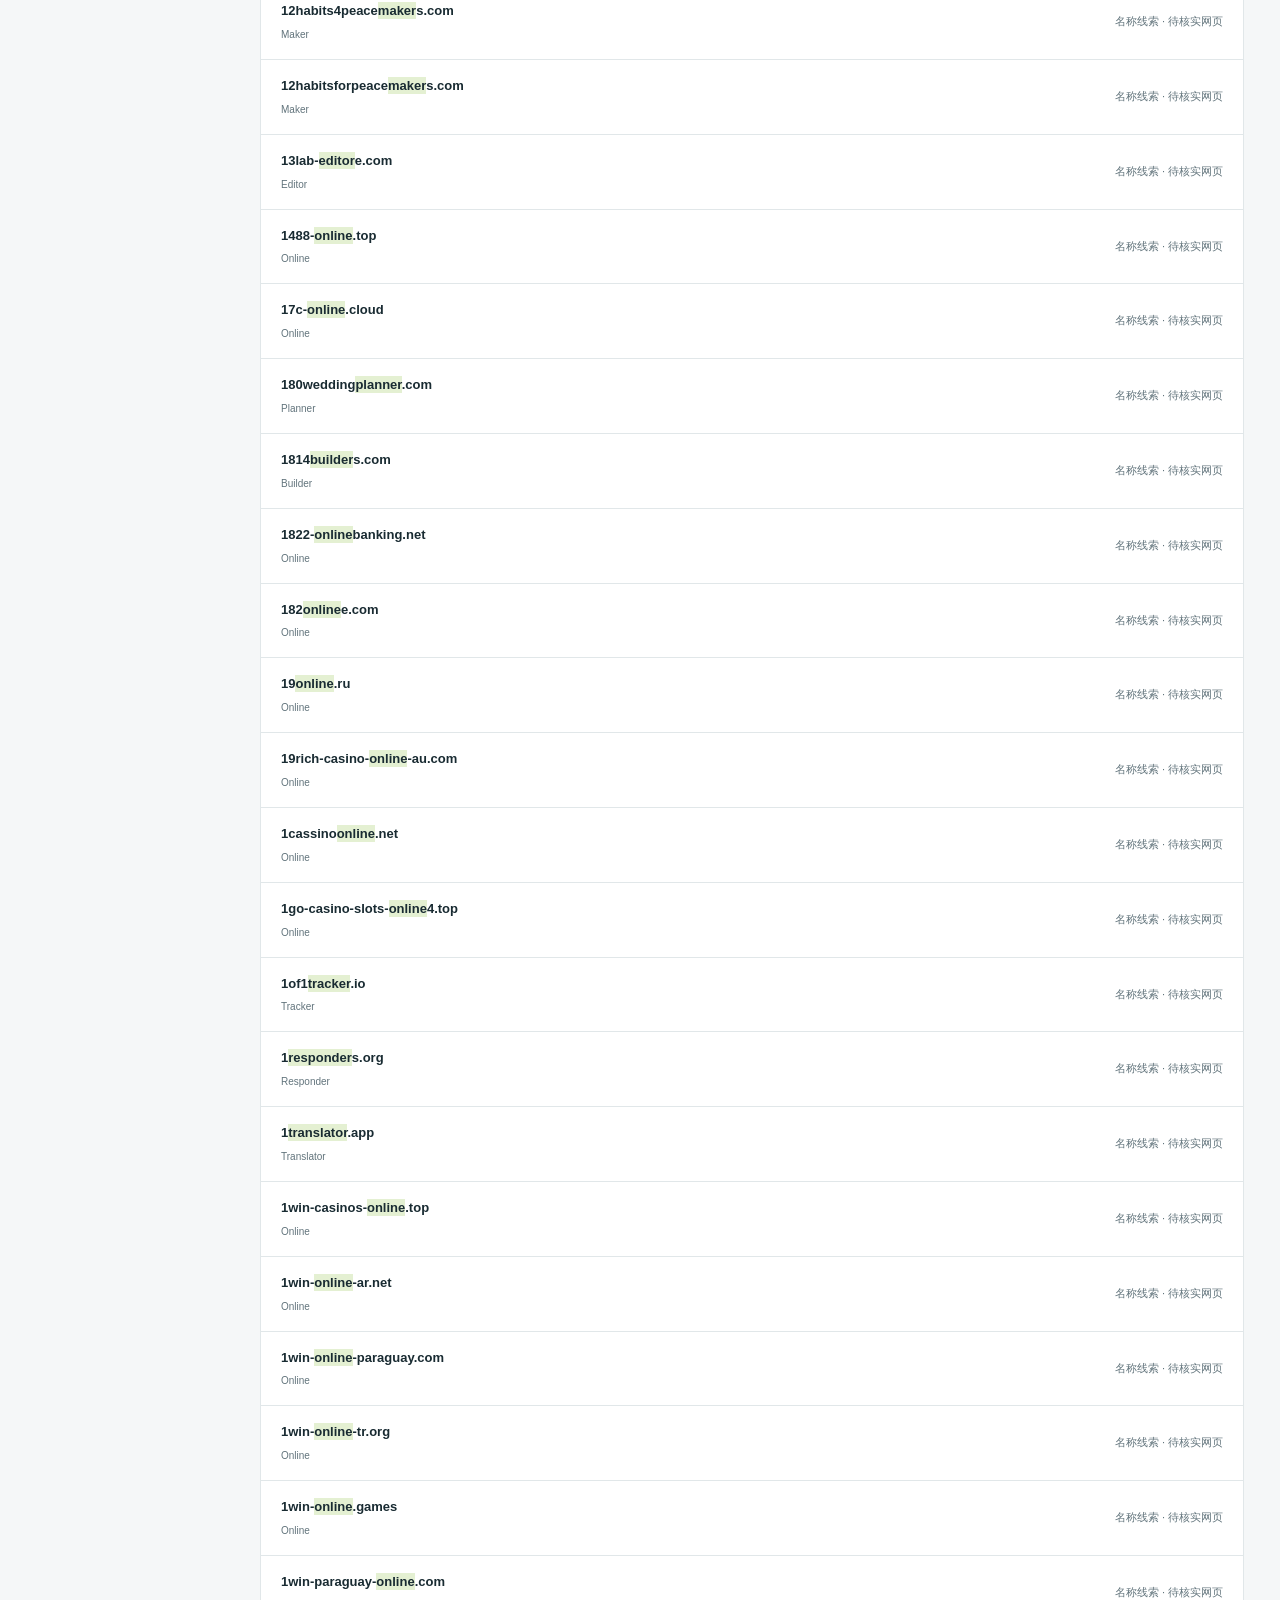
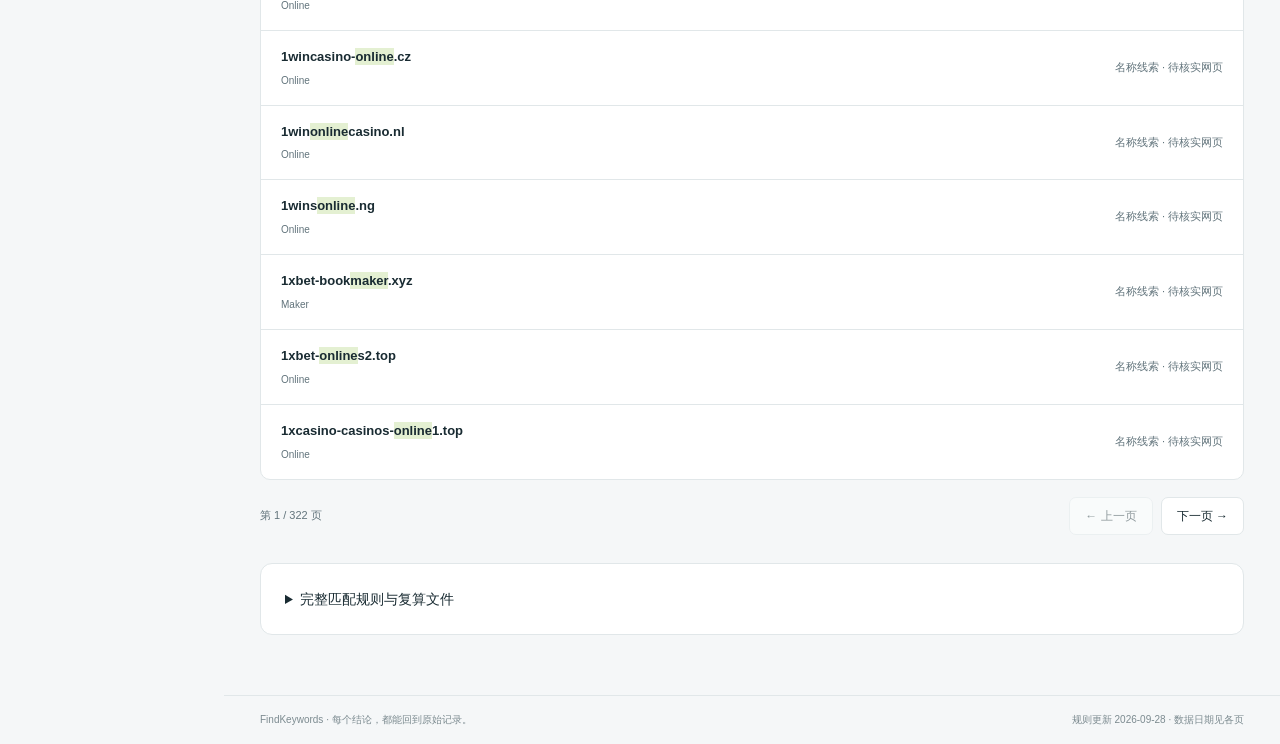
==== commit 65814aa3: "Record AWS pilot results and add auditable prescreen dashboard" ====
--- a/site/index.html
+++ b/site/index.html
@@ -16,6 +16,7 @@
 <script src="trends30-data.js" defer></script>
 <script src="roots-data.js" defer></script>
 <script src="cost-plan.js" defer></script>
+<script src="prescreen-results.js" defer></script>
 <script src="tld.js" defer></script>
 <script src="month.js" defer></script>
 <script src="methods.js" defer></script>
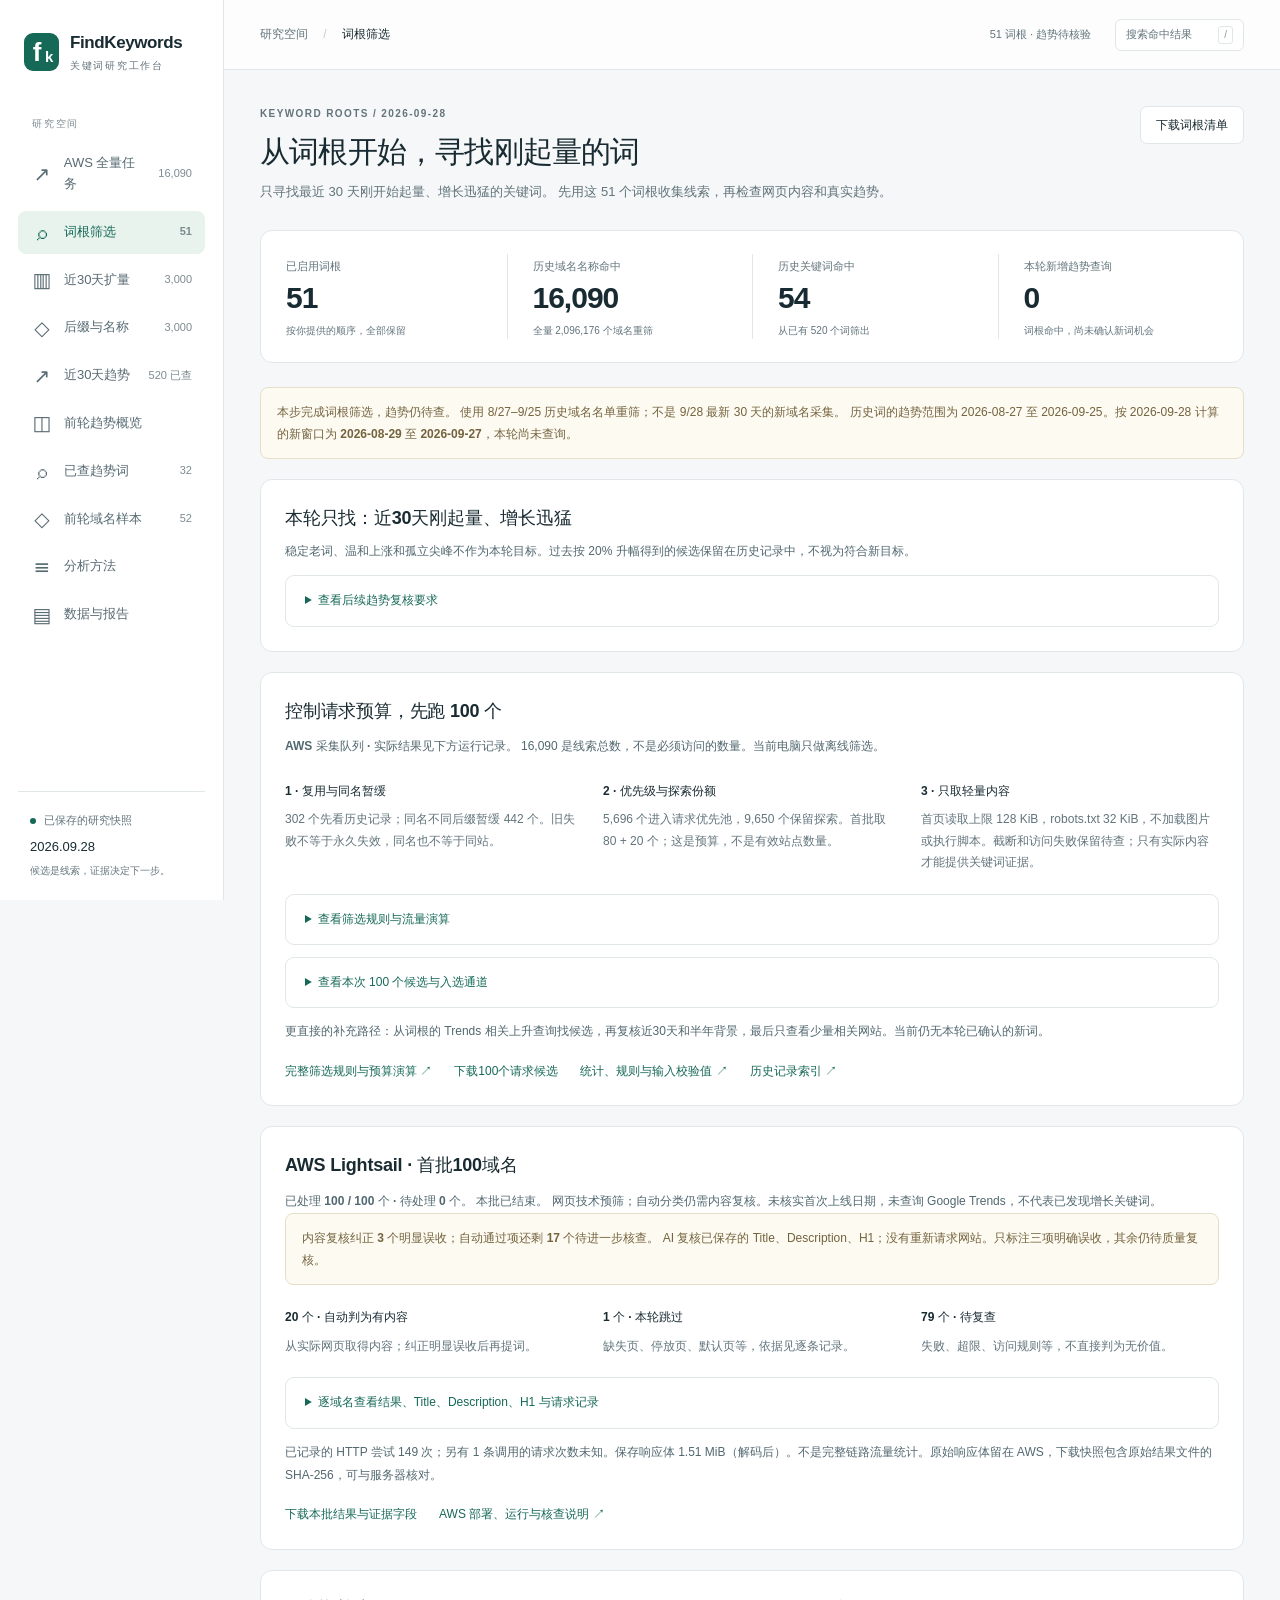
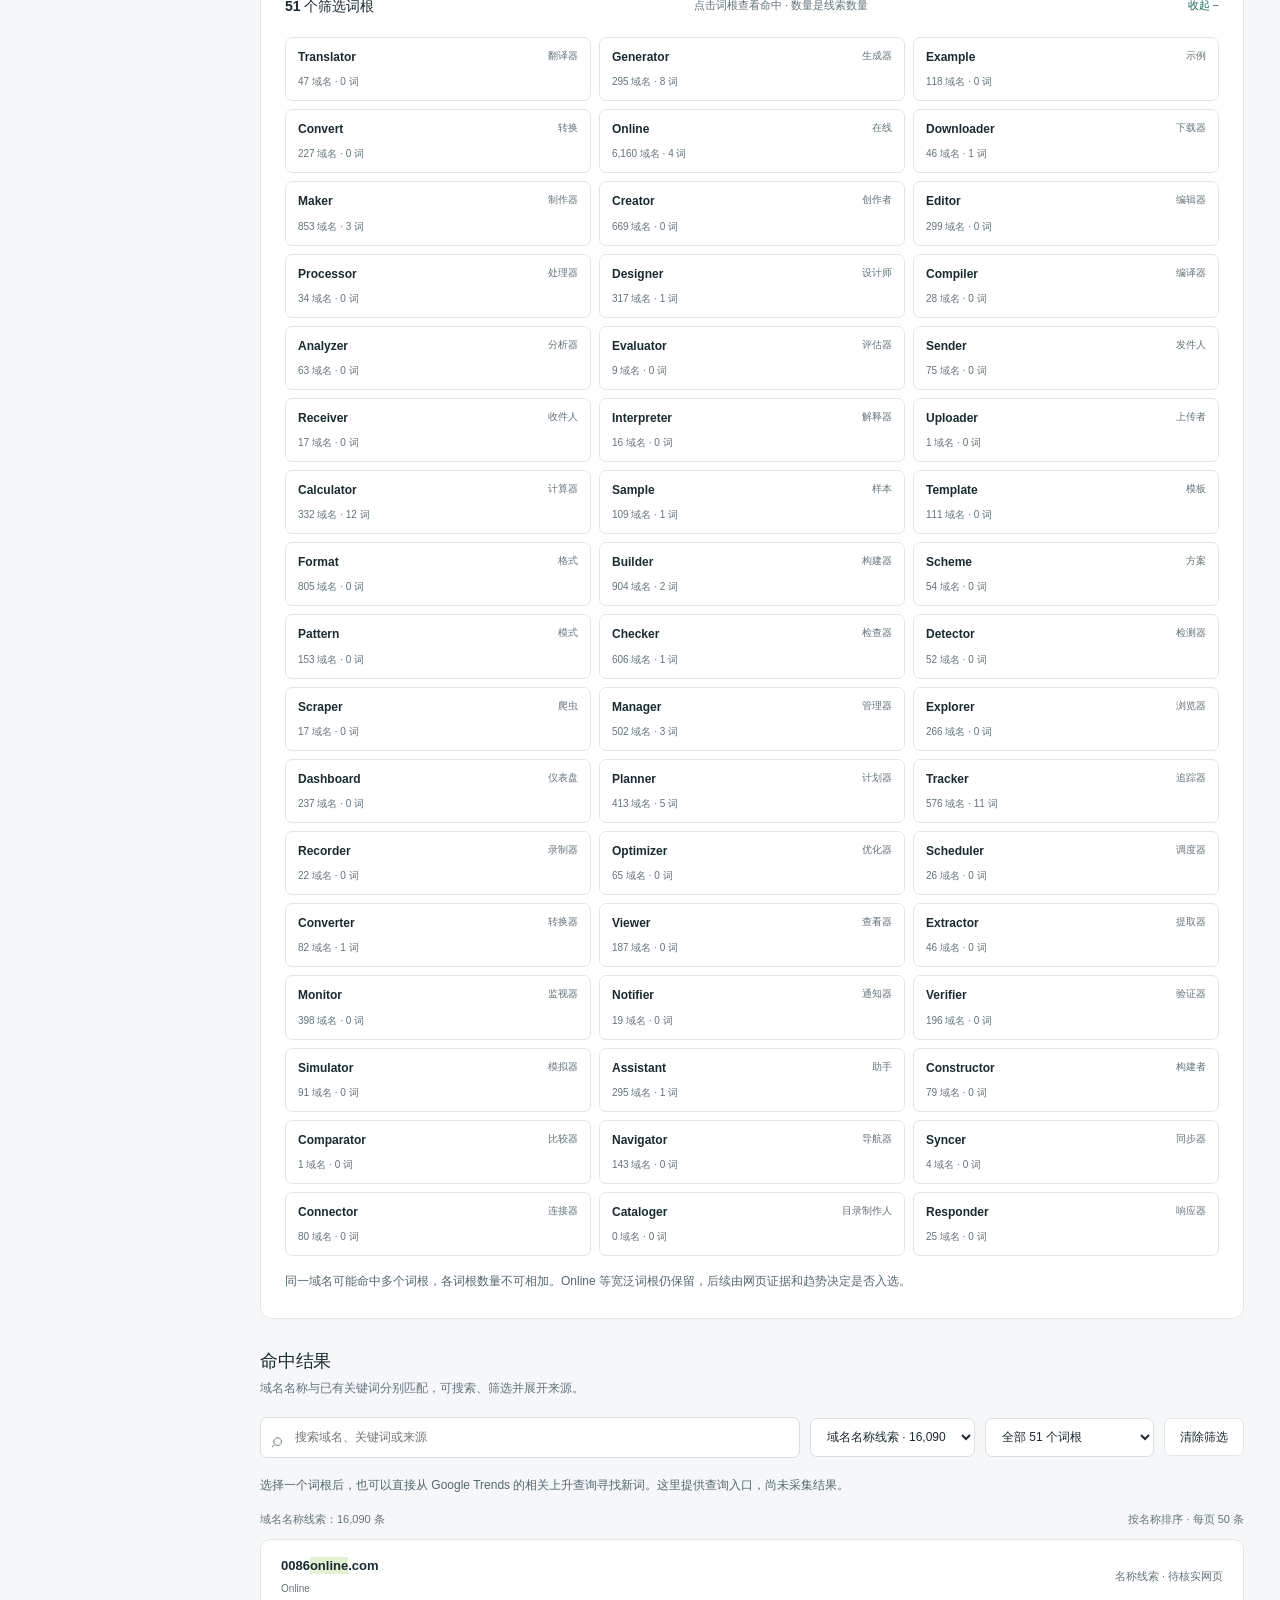
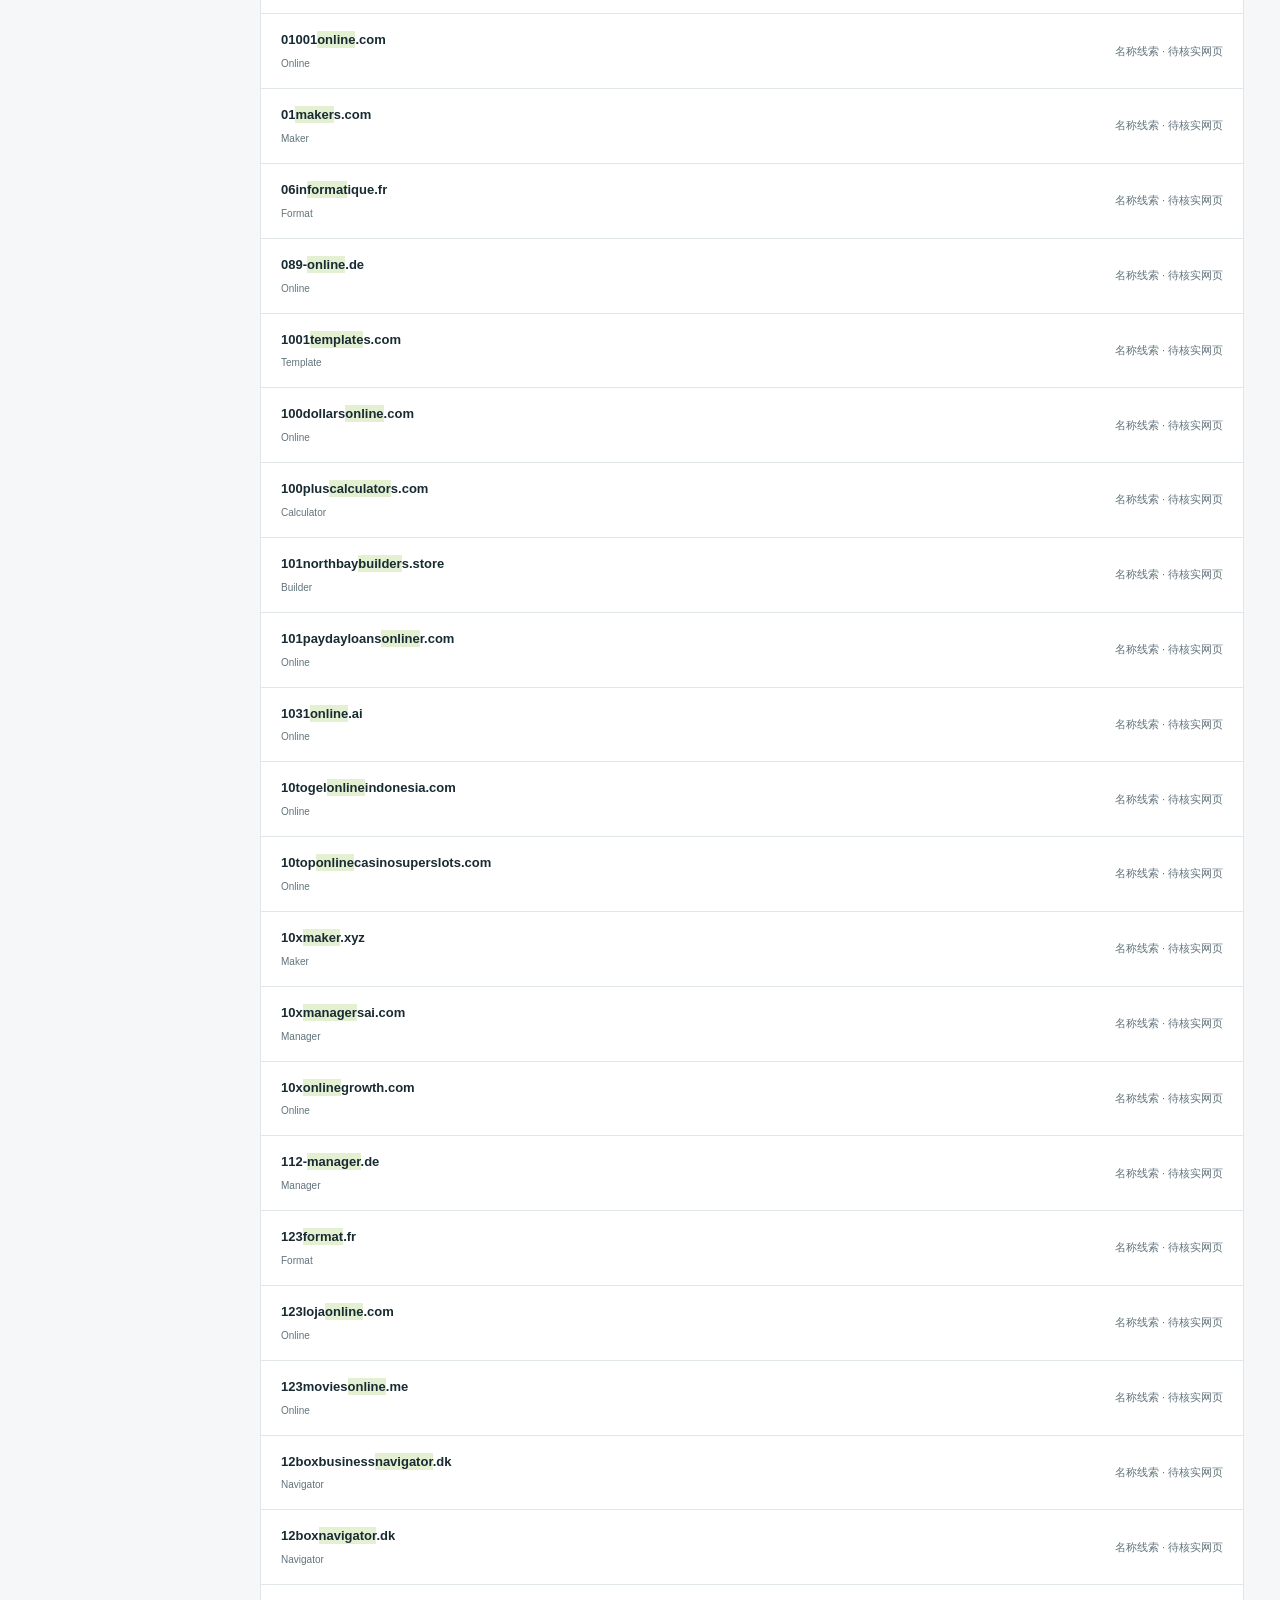
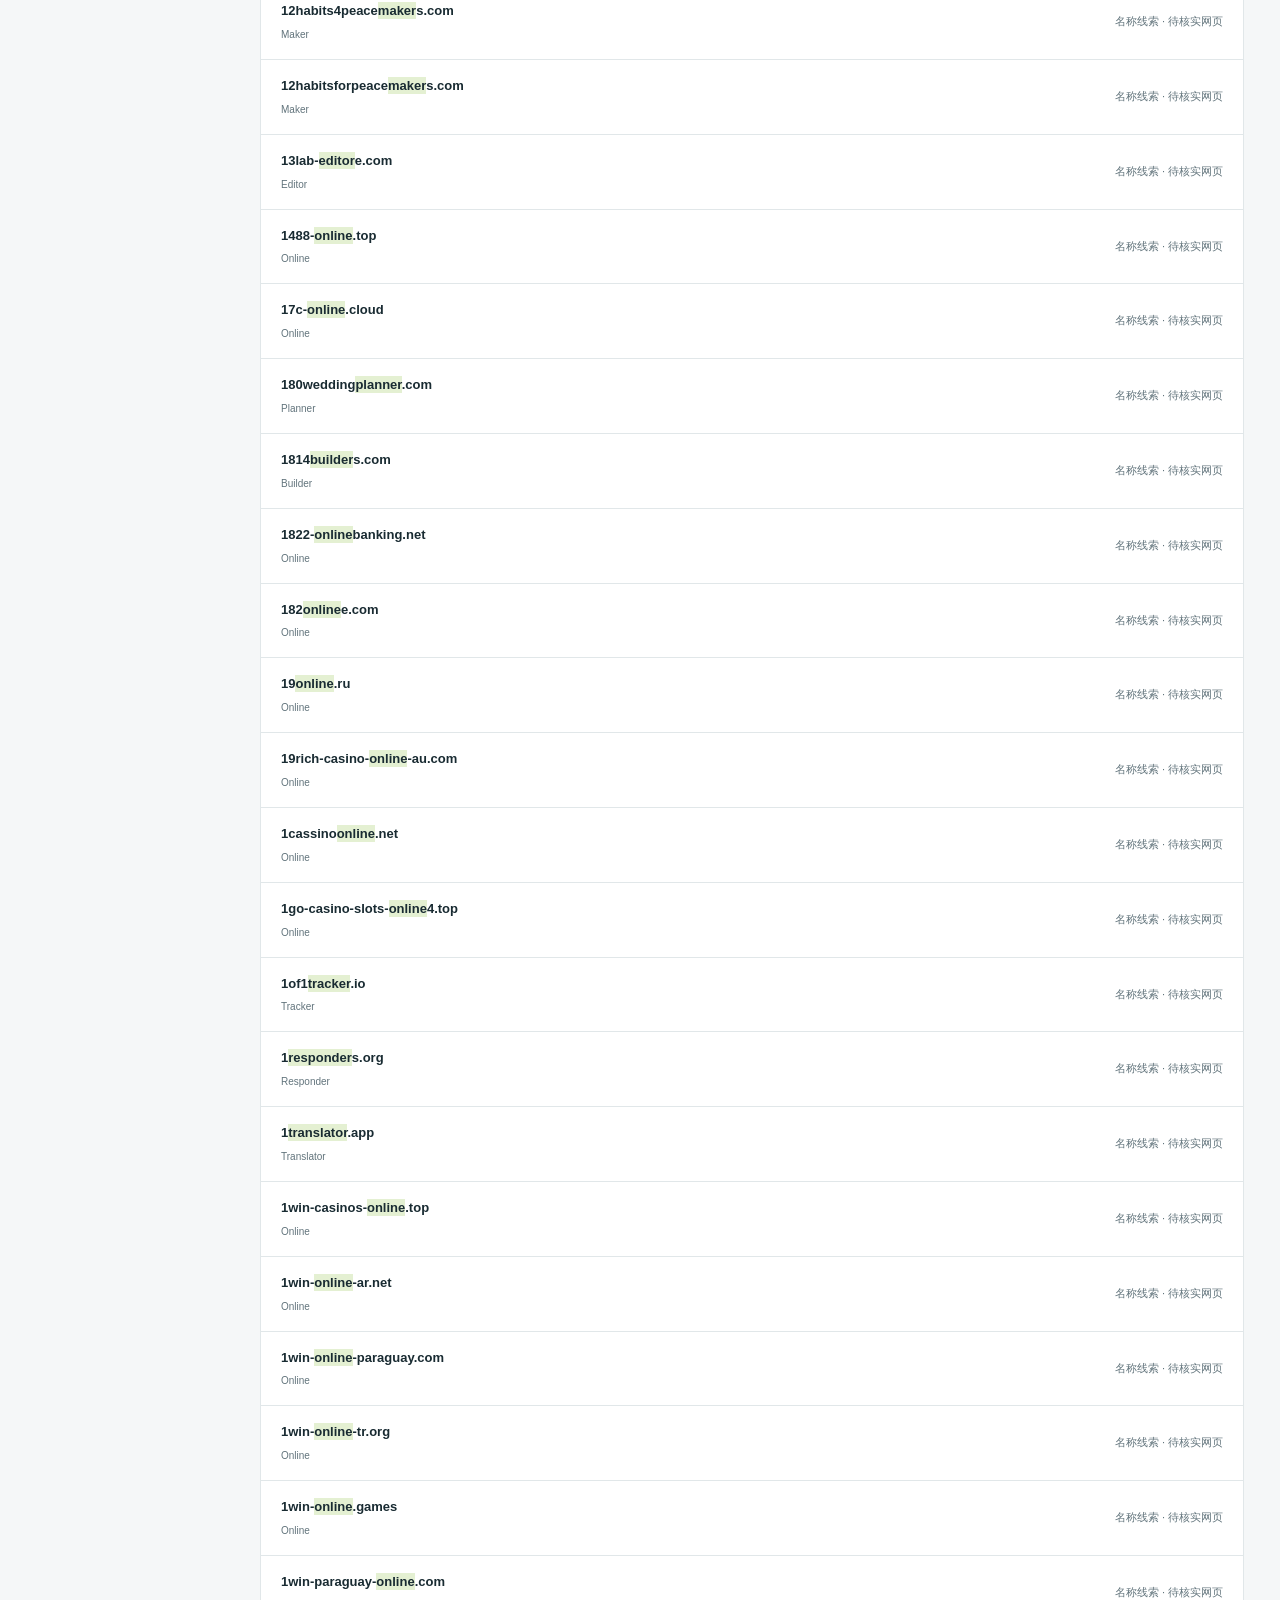
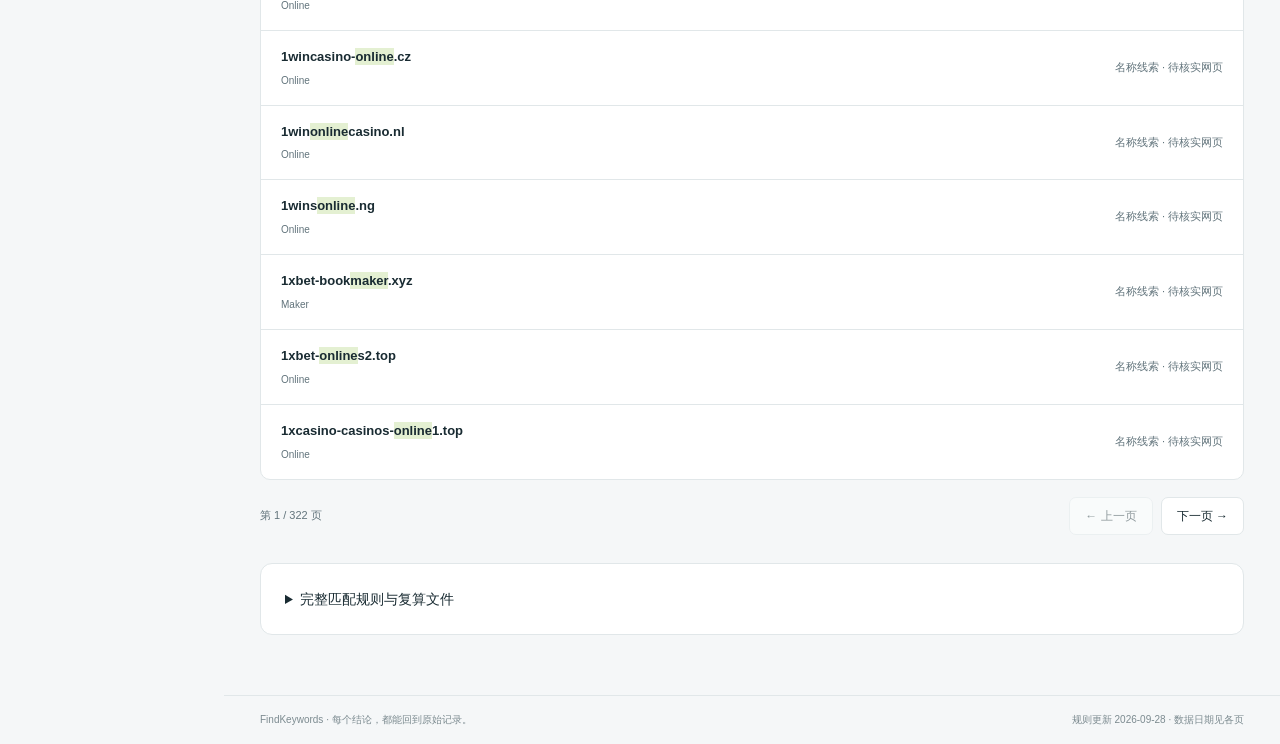
==== commit 3d9334eb: "Run all remaining root domains on AWS with sequential Trends review" ====
--- a/site/index.html
+++ b/site/index.html
@@ -31,6 +31,7 @@
 <a class="brand" href="#roots" aria-label="FindKeywords 首页"><span class="brand-mark">f<span>k</span></span><span>FindKeywords<small>关键词研究工作台</small></span></a>
 <div class="nav-label">研究空间</div>
 <nav aria-label="主导航">
+<a href="full-run.html"><span class="nav-icon">↗</span>AWS 全量任务<span class="nav-count">16,090</span></a>
 <a href="#roots" data-nav="roots"><span class="nav-icon">⌕</span>词根筛选<span class="nav-count" id="nav-roots">51</span></a>
 <a href="#month" data-nav="month"><span class="nav-icon">▥</span>近30天扩量<span class="nav-count" id="nav-month">3,000</span></a>
 <a href="#tld" data-nav="tld"><span class="nav-icon">◇</span>后缀与名称<span class="nav-count" id="nav-tld">待核验</span></a>
